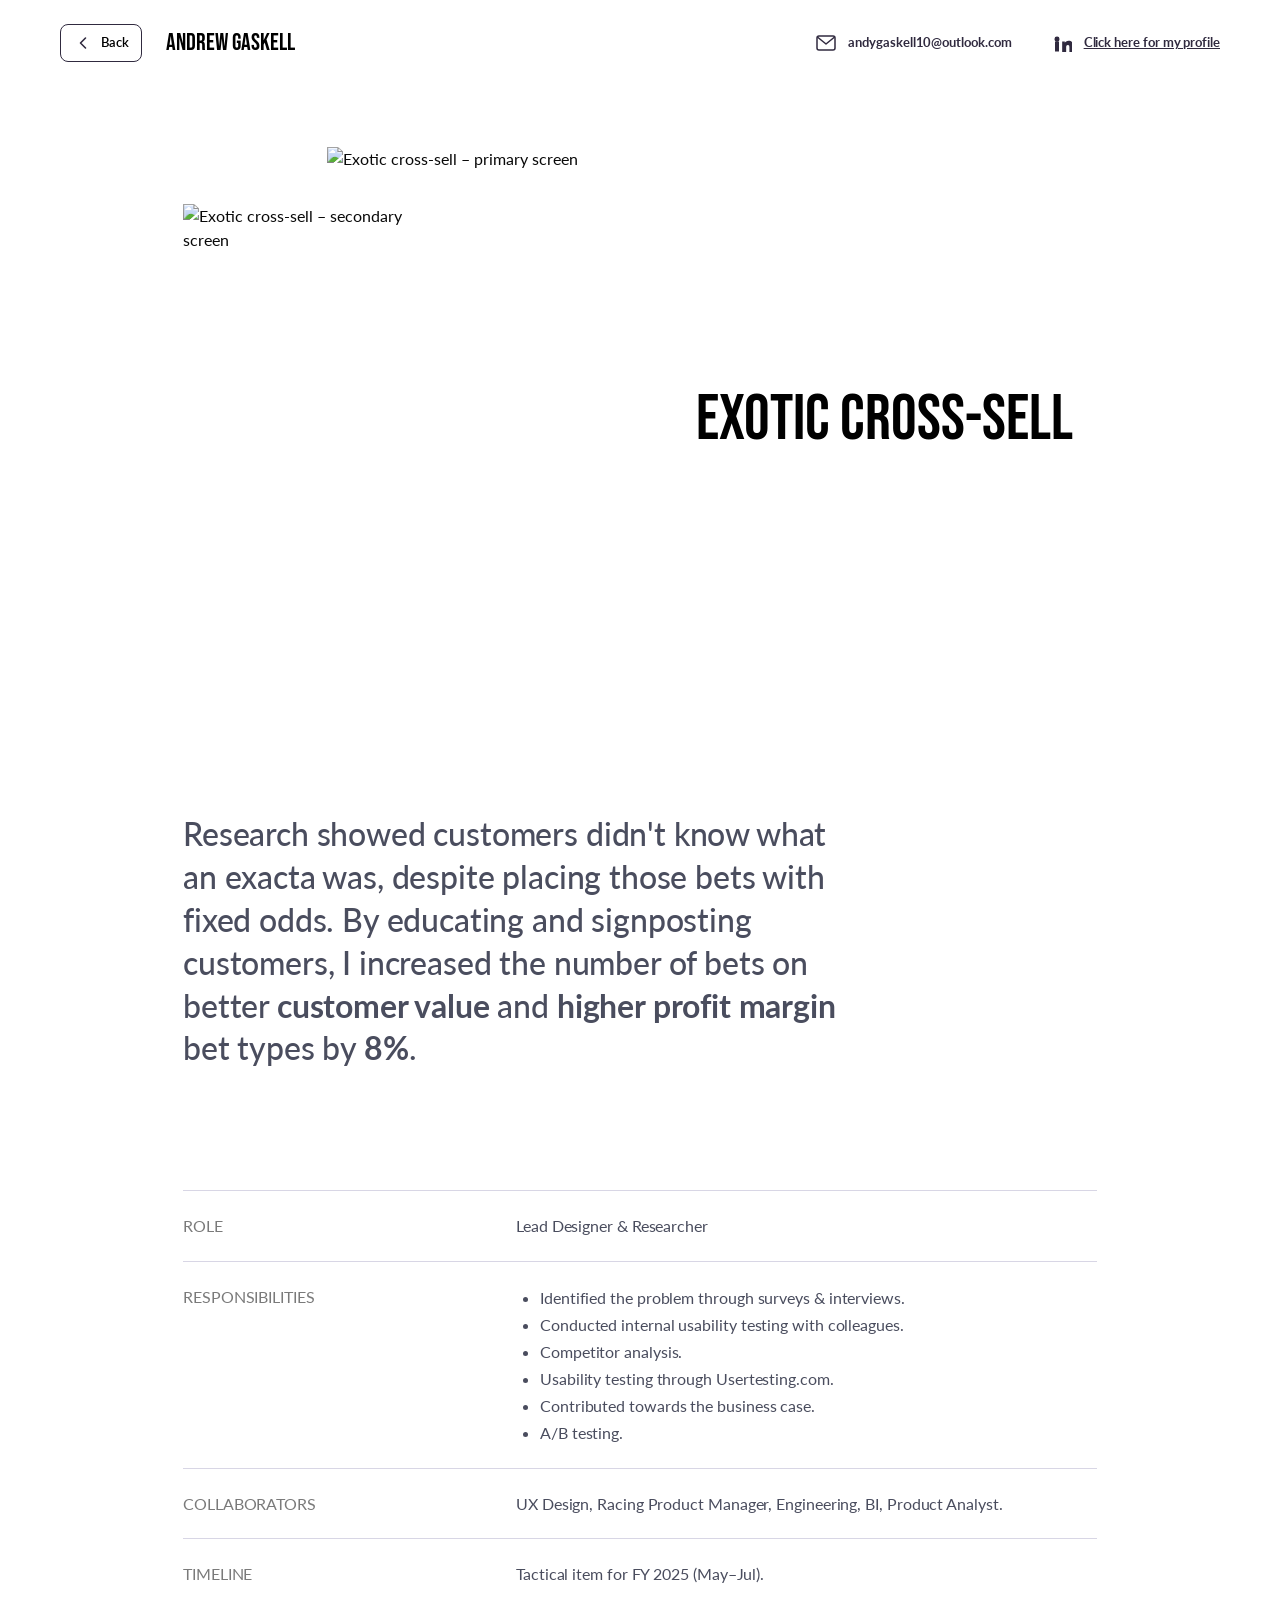
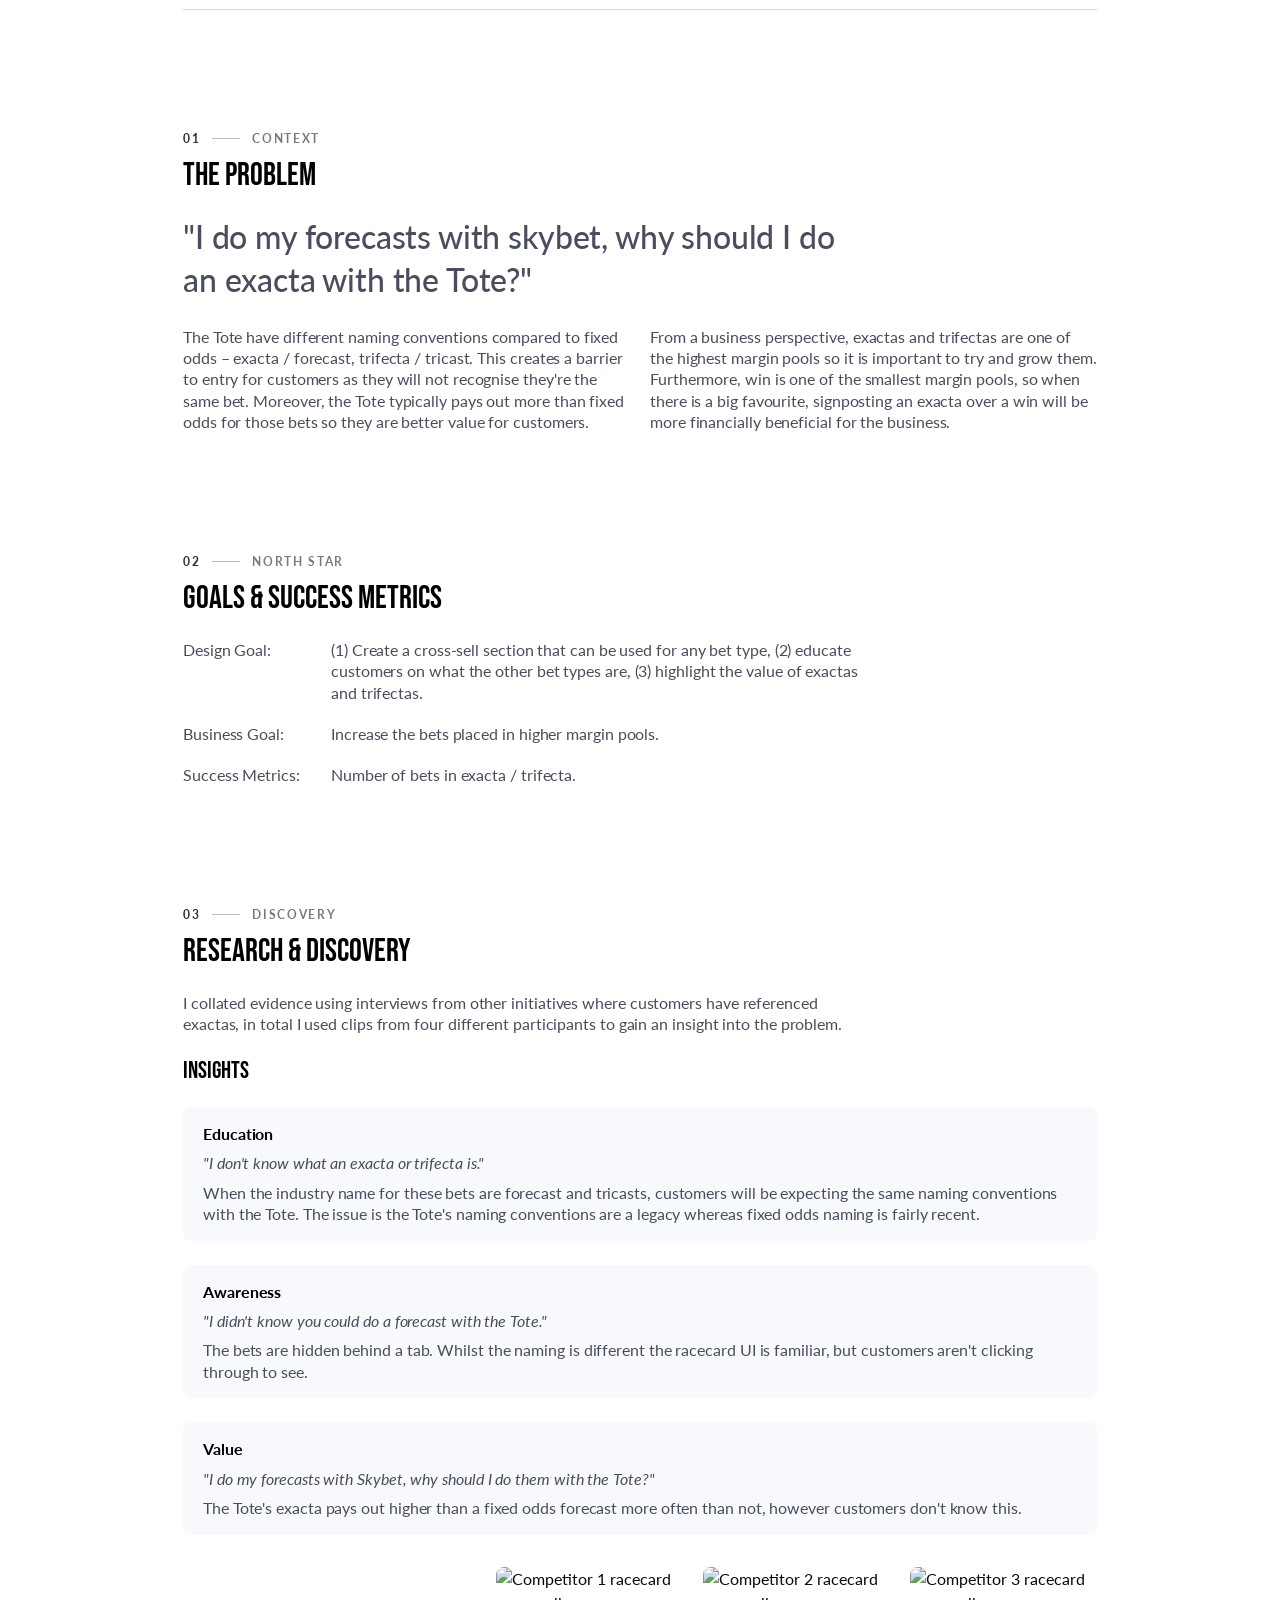
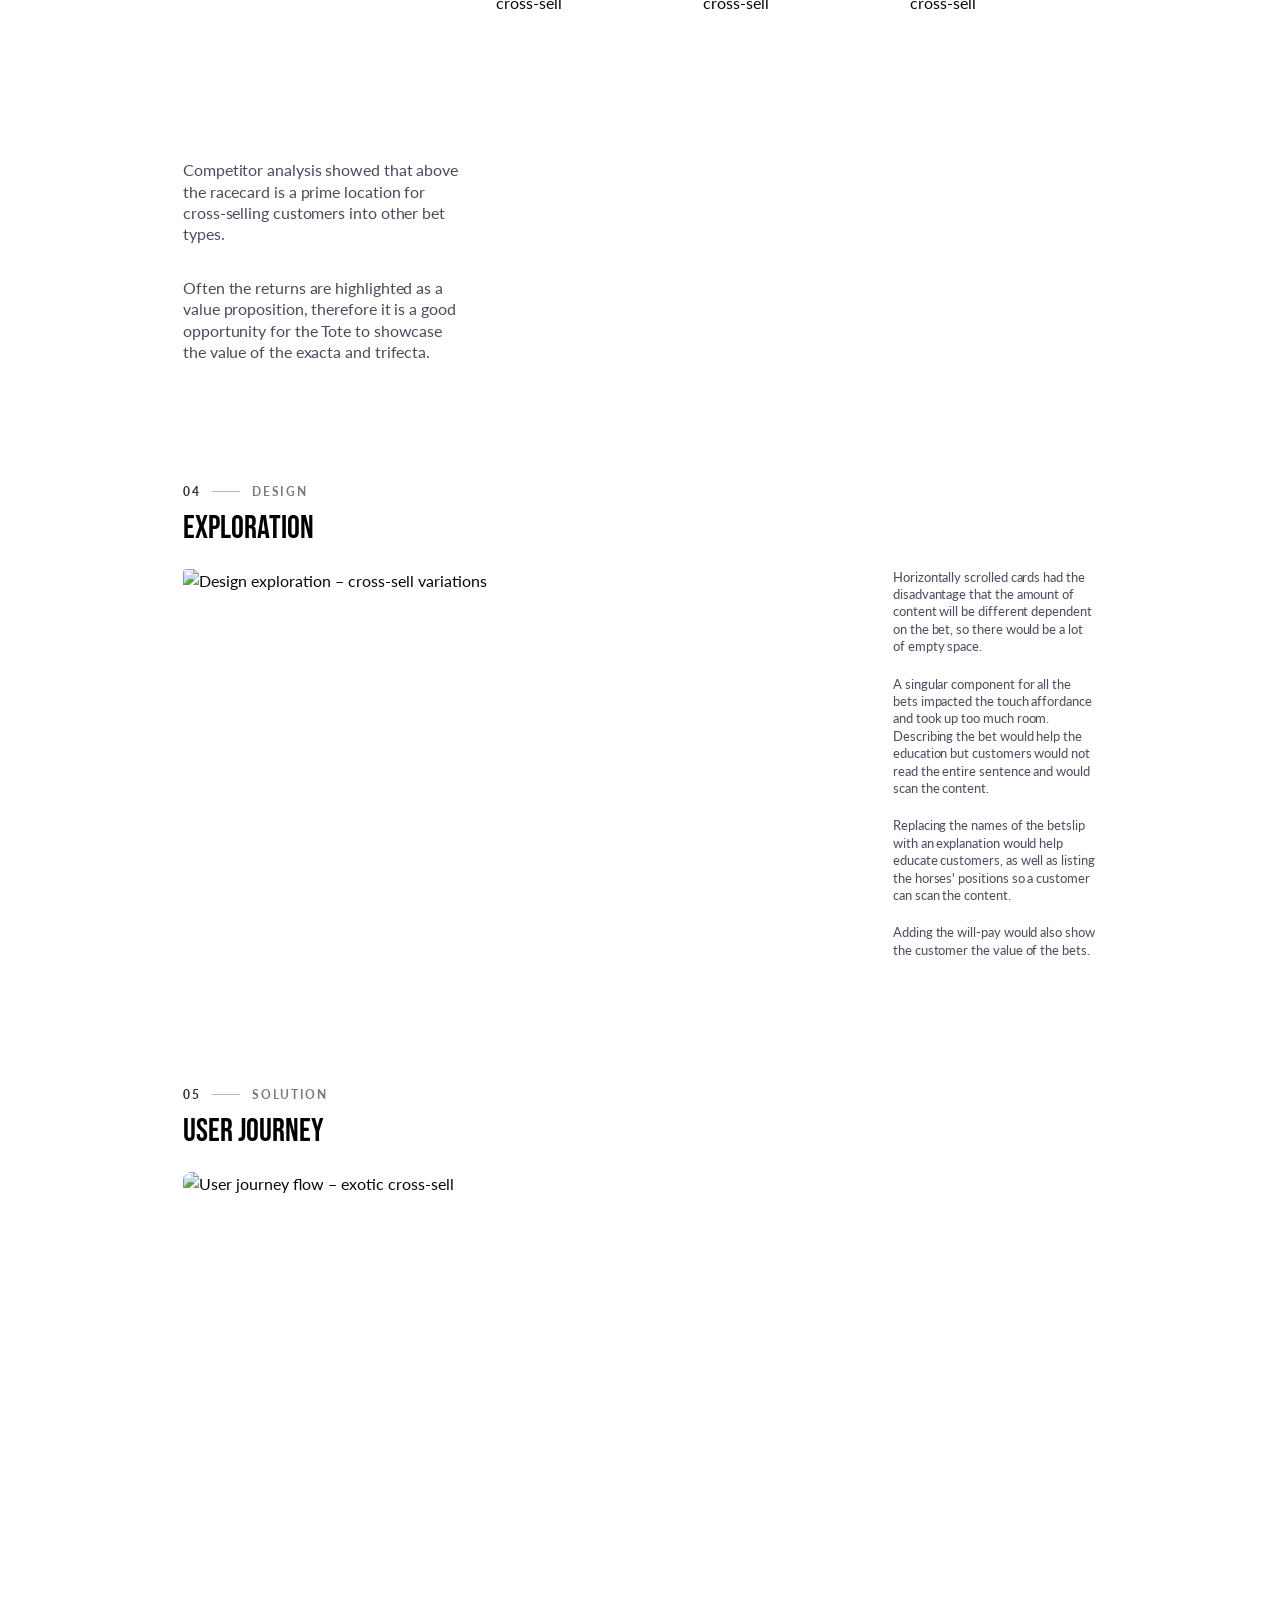
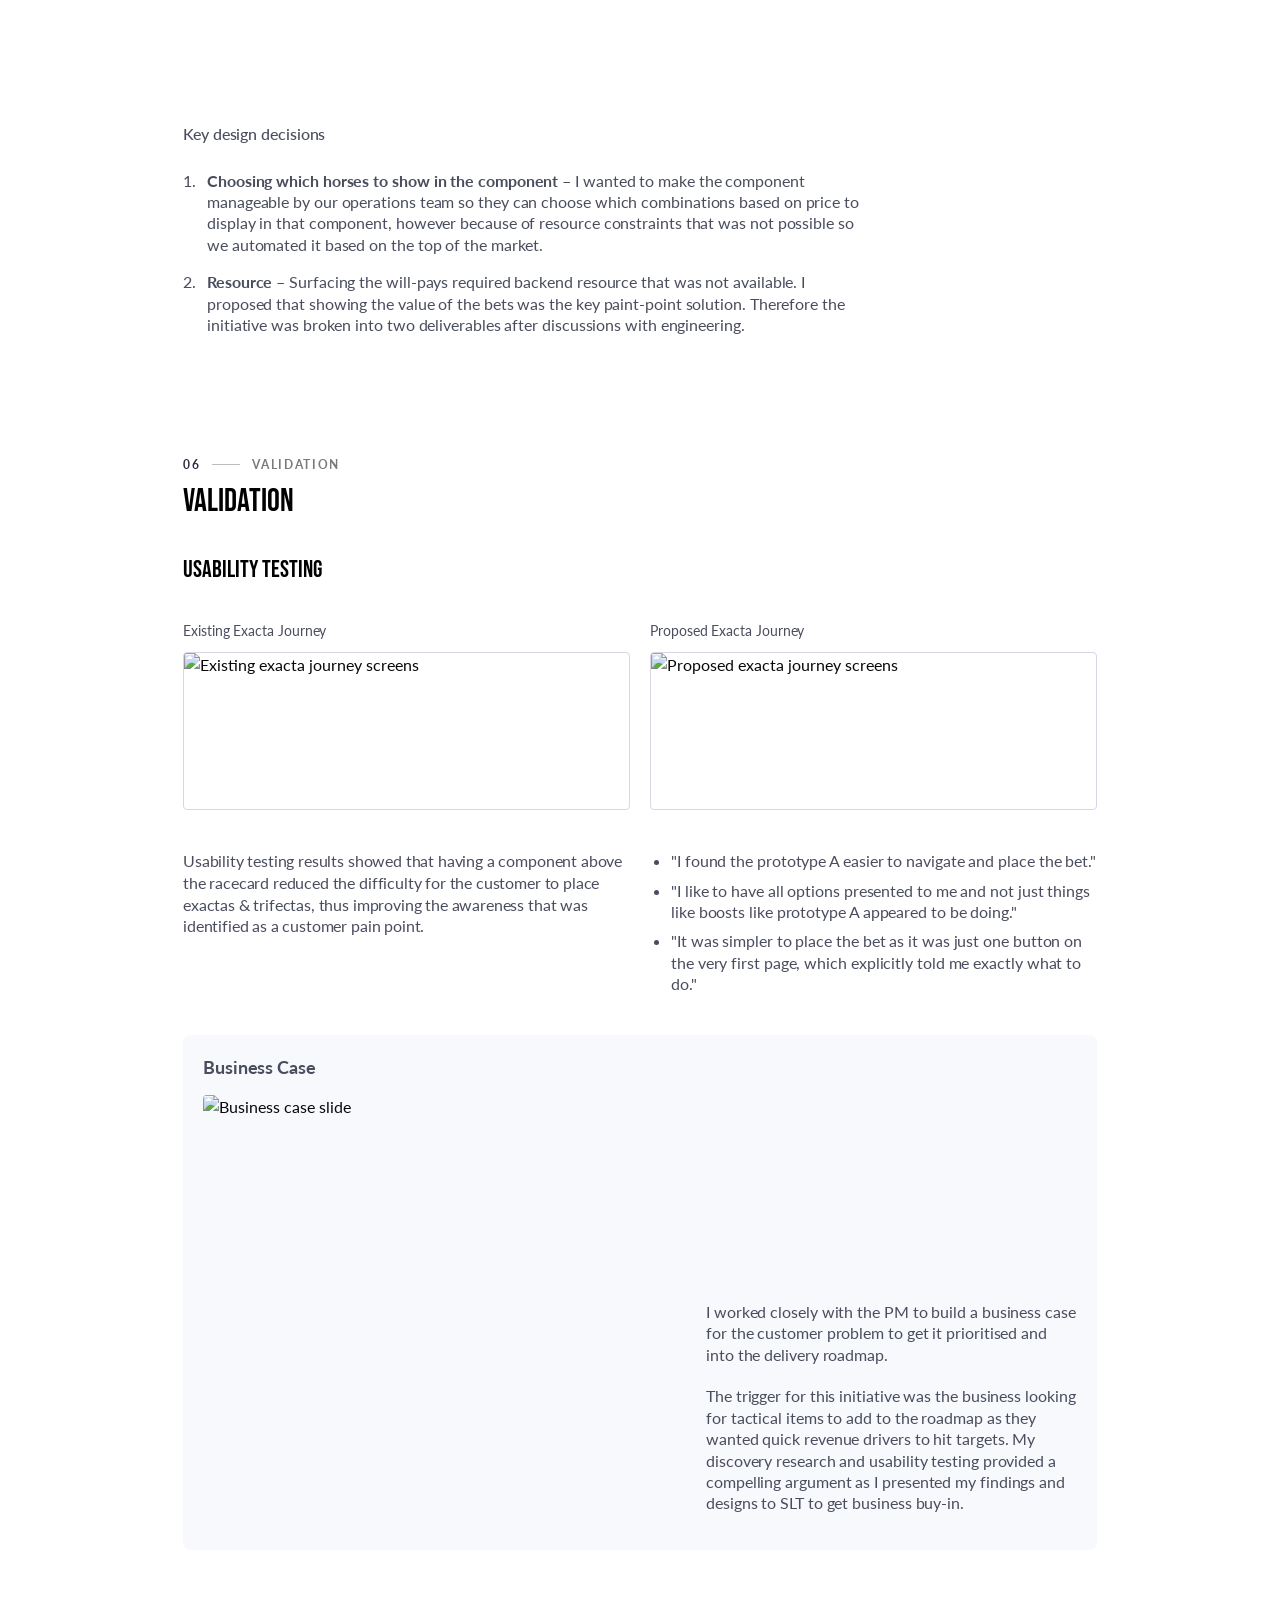
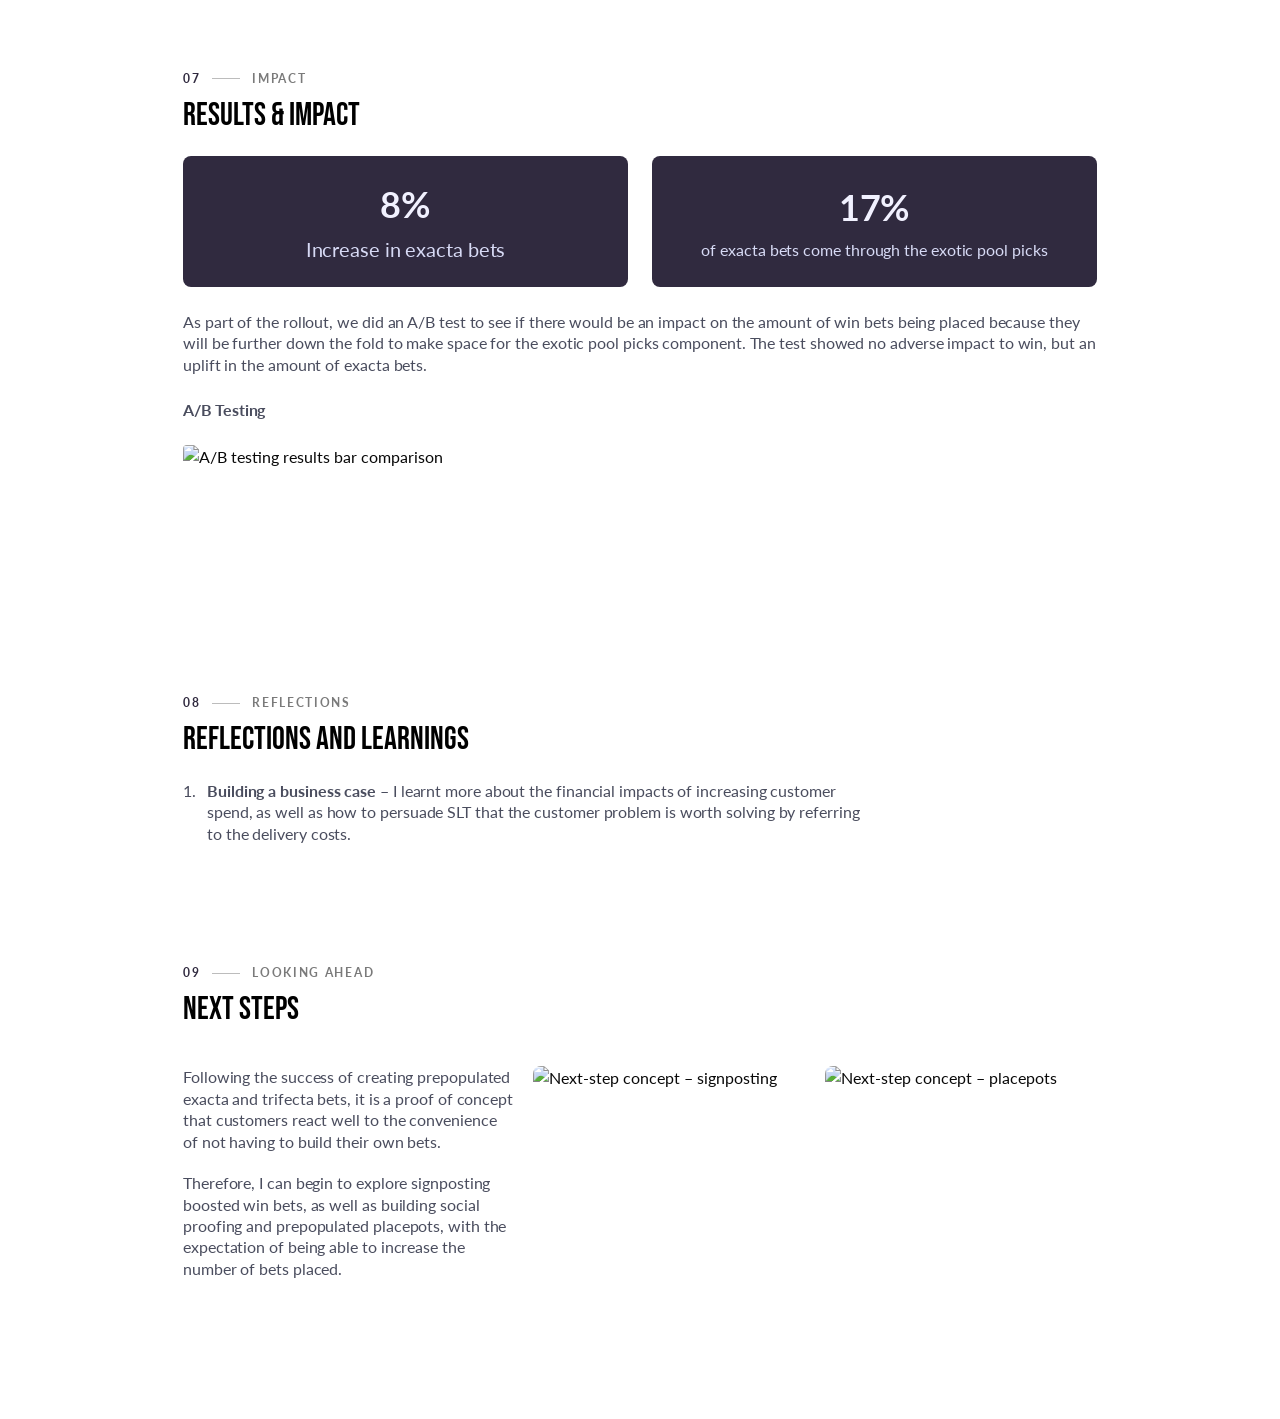
==== exotic-cross-sell.html @ ebc6b714 "Add files via upload" ====
<!DOCTYPE html>
<html lang="en">
<head>
  <meta charset="UTF-8" />
  <meta name="viewport" content="width=device-width, initial-scale=1.0" />
  <title>Exotic Cross-Sell – Andrew Gaskell</title>
  <link rel="preconnect" href="https://fonts.googleapis.com" />
  <link rel="preconnect" href="https://fonts.gstatic.com" crossorigin />
  <link
    href="https://fonts.googleapis.com/css2?family=Bebas+Neue&family=Lato:wght@400;500;600;700&display=swap"
    rel="stylesheet"
  />
  <style>
    :root {
      --dark: #302a3f;
      --text: #4a4d5e;
      --text-secondary: #626567;
      --muted: #7a7a7a;
      --surface: #f7f9fc;
      --border: #c7c7d0;
      --divider: #d8d6e5;
      --black: #090909;
    }

    *,
    *::before,
    *::after {
      box-sizing: border-box;
      margin: 0;
      padding: 0;
    }

    html { scroll-behavior: smooth; }

    body {
      font-family: "Lato", sans-serif;
      background: #fff;
      color: var(--black);
      line-height: 1.5;
      -webkit-font-smoothing: antialiased;
      -moz-osx-font-smoothing: grayscale;
    }

    img { display: block; max-width: 100%; }
    a { color: inherit; }

    /* ---------- HEADER ---------- */
    .site-header {
      position: sticky;
      top: 0;
      z-index: 100;
      display: flex;
      align-items: center;
      justify-content: space-between;
      gap: 40px;
      padding: 24px 60px;
      background: rgba(255, 255, 255, 0.92);
      backdrop-filter: saturate(180%) blur(10px);
      -webkit-backdrop-filter: saturate(180%) blur(10px);
      border-bottom: 1px solid transparent;
      transition: border-color 0.2s ease, box-shadow 0.2s ease;
    }

    .site-header--scrolled {
      border-bottom-color: rgba(0, 0, 0, 0.06);
      box-shadow: 0 4px 20px rgba(0, 0, 0, 0.04);
    }

    .site-header__left {
      display: flex;
      align-items: center;
      gap: 24px;
    }

    .site-header__logo {
      font-family: "Bebas Neue", sans-serif;
      font-size: 24px;
      color: #000;
      text-decoration: none;
    }

    .site-header__links {
      display: flex;
      gap: 40px;
      align-items: center;
    }

    .header-link {
      display: inline-flex;
      align-items: center;
      gap: 12px;
      color: var(--dark);
      font-weight: 700;
      font-size: 13px;
      letter-spacing: -0.065px;
      text-decoration: none;
    }

    .header-link a,
    .header-link span.underline {
      text-decoration: underline;
      color: var(--dark);
    }

    /* ---------- BUTTONS ---------- */
    .btn {
      display: inline-flex;
      align-items: center;
      gap: 8px;
      padding: 8px 12px;
      border-radius: 8px;
      font-size: 13px;
      font-weight: 600;
      letter-spacing: -0.065px;
      cursor: pointer;
      text-decoration: none;
      border: 1px solid transparent;
      font-family: "Lato", sans-serif;
      transition: background 0.2s ease, transform 0.1s ease;
    }

    .btn:hover { transform: translateY(-1px); }

    .btn--secondary {
      background: #fff;
      color: #000;
      border-color: var(--dark);
    }

    .btn--secondary:hover { background: #f1efee; }

    .btn svg { width: 20px; height: 20px; flex-shrink: 0; }
    .btn--back svg { transform: rotate(180deg); }

    /* ---------- BODY ---------- */
    .body-wrap {
      max-width: 954px;
      margin: 0 auto;
      padding: 60px 20px 140px;
      display: flex;
      flex-direction: column;
      gap: 120px;
    }

    /* ---------- HERO ---------- */
    .hero {
      display: flex;
      align-items: center;
      gap: 61px;
      min-height: 312px;
    }

    .hero__media {
      position: relative;
      width: 452px;
      height: 546px;
      flex-shrink: 0;
    }

    .hero__media img {
      position: absolute;
      object-fit: cover;
    }

    .hero__media .img-back {
      left: 0;
      top: 57px;
      width: 243px;
      height: 431px;
    }

    .hero__media .img-front {
      left: 144px;
      top: 0;
      width: 308px;
      height: 546px;
    }

    .hero__title {
      font-family: "Bebas Neue", sans-serif;
      font-size: 64px;
      color: #000;
      font-weight: 400;
      line-height: 1;
      text-transform: uppercase;
      max-width: 409px;
    }

    /* ---------- LEAD / BIG PARAGRAPH ---------- */
    .lede {
      font-size: 32px;
      font-weight: 500;
      color: var(--text);
      letter-spacing: -0.16px;
      line-height: 1.34;
    }

    .lede strong { font-weight: 700; }

    /* ---------- INFO TABLE ---------- */
    .info-table {
      display: flex;
      flex-direction: column;
      border-top: 1px solid var(--divider);
    }

    .info-row {
      display: flex;
      gap: 123px;
      align-items: flex-start;
      padding: 24px 0;
      border-bottom: 1px solid var(--divider);
      font-size: 16px;
      letter-spacing: -0.08px;
      line-height: 1.34;
    }

    .info-row__label {
      width: 210px;
      color: var(--muted);
      flex-shrink: 0;
    }

    .info-row__value {
      color: var(--text);
      flex: 1;
    }

    .info-row__value ul {
      list-style: disc;
      padding-left: 24px;
      display: flex;
      flex-direction: column;
      gap: 4px;
    }

    .info-row__value ul li {
      line-height: 1.44;
    }

    /* ---------- SECTION BLOCK ---------- */
    .section-block {
      display: flex;
      flex-direction: column;
      gap: 24px;
    }

    .section-block--lg { gap: 40px; }

    .section-title {
      font-family: "Bebas Neue", sans-serif;
      font-weight: 400;
      font-size: 32px;
      color: #000;
      text-transform: uppercase;
      line-height: 1;
    }

    /* ---------- PROSE WIDTH CONSTRAINT ---------- */
    .prose { max-width: 680px; }

    /* ---------- SECTION EYEBROW (01 — CONTEXT) ---------- */
    .section-head {
      display: flex;
      flex-direction: column;
      gap: 12px;
    }

    .section-eyebrow {
      display: inline-flex;
      align-items: center;
      gap: 12px;
      font-family: "Lato", sans-serif;
      font-size: 12px;
      font-weight: 700;
      color: var(--muted);
      text-transform: uppercase;
      letter-spacing: 0.14em;
    }

    .section-eyebrow__num {
      color: var(--dark);
      font-weight: 700;
    }

    .section-eyebrow__rule {
      display: inline-block;
      width: 28px;
      height: 1px;
      background: currentColor;
      opacity: 0.5;
    }

    .section-subtitle {
      font-family: "Bebas Neue", sans-serif;
      font-weight: 400;
      font-size: 24px;
      color: #000;
      text-transform: uppercase;
      line-height: 1;
    }

    .pull-quote {
      font-size: 32px;
      font-weight: 500;
      color: var(--text);
      letter-spacing: -0.16px;
      line-height: 1.34;
    }

    .two-col {
      display: flex;
      gap: 20px;
      align-items: flex-start;
    }

    .two-col > * {
      flex: 1;
      font-size: 16px;
      color: var(--text);
      letter-spacing: -0.08px;
      line-height: 1.34;
    }

    /* ---------- GOALS ---------- */
    .goals {
      display: flex;
      flex-direction: column;
      gap: 20px;
      font-size: 16px;
      color: var(--text);
      letter-spacing: -0.08px;
      line-height: 1.34;
    }

    .goals__row {
      display: flex;
      gap: 20px;
      align-items: flex-start;
    }

    .goals__label {
      width: 128px;
      flex-shrink: 0;
    }

    .goals__value { flex: 1; }

    /* ---------- DECISIONS / NUMBERED LISTS ---------- */
    .decisions {
      display: flex;
      flex-direction: column;
      gap: 16px;
      counter-reset: decisions;
      font-size: 16px;
      color: var(--text);
      letter-spacing: -0.08px;
      line-height: 1.34;
      list-style: none;
      padding-left: 0;
    }

    .decisions__item {
      padding-left: 24px;
      position: relative;
    }

    .decisions__item::before {
      counter-increment: decisions;
      content: counter(decisions) ".";
      position: absolute;
      left: 0;
      top: 0;
    }

    /* ---------- INSIGHT CARD ---------- */
    .insight-card {
      background: var(--surface);
      border-radius: 8px;
      padding: 16px 20px;
      display: flex;
      flex-direction: column;
      gap: 8px;
      font-size: 16px;
      letter-spacing: -0.08px;
      line-height: 1.34;
    }

    .insight-card__title {
      color: #000;
      font-weight: 700;
    }

    .insight-card__quote {
      color: var(--text);
      font-style: italic;
    }

    .insight-card__body { color: var(--text); }

    /* ---------- COMPETITOR ANALYSIS ---------- */
    .competitor-row {
      display: flex;
      gap: 32px;
      align-items: flex-end;
    }

    .competitor-row__copy {
      flex: 1;
      min-width: 0;
      display: flex;
      flex-direction: column;
      gap: 32px;
      font-size: 16px;
      color: var(--text);
      letter-spacing: -0.08px;
      line-height: 1.34;
    }

    .competitor-row__images {
      display: flex;
      gap: 20px;
      width: 601px;
      height: 396px;
      flex-shrink: 0;
    }

    .competitor-row__images img {
      flex: 1;
      min-width: 0;
      border-radius: 8px;
      object-fit: cover;
      height: 100%;
    }

    /* ---------- EXPLORATION ---------- */
    .exploration-body {
      display: flex;
      gap: 20px;
      align-items: flex-start;
    }

    .exploration-body img.explore-image {
      width: 690px;
      height: 397px;
      object-fit: contain;
      flex-shrink: 0;
      border-radius: 4px;
    }

    .exploration-body__notes {
      flex: 1;
      min-width: 0;
      display: flex;
      flex-direction: column;
      gap: 20px;
      font-size: 13px;
      color: var(--text);
      letter-spacing: -0.065px;
      line-height: 1.34;
    }

    /* ---------- USER JOURNEY ---------- */
    .user-journey__image {
      width: 100%;
      height: auto;
      aspect-ratio: 954 / 549;
      object-fit: cover;
      border-radius: 8px;
    }

    .user-journey__lead {
      font-weight: 500;
      color: var(--text);
      font-size: 16px;
      letter-spacing: -0.08px;
    }

    /* ---------- USABILITY TESTING ---------- */
    .usability-row {
      display: flex;
      gap: 20px;
      align-items: flex-start;
    }

    .usability-col {
      flex: 1;
      min-width: 0;
      display: flex;
      flex-direction: column;
      gap: 12px;
    }

    .usability-col__label {
      font-size: 14px;
      letter-spacing: -0.07px;
      color: var(--text);
      line-height: 1.34;
    }

    .usability-col__image {
      width: 100%;
      aspect-ratio: 827 / 292;
      object-fit: cover;
      border-radius: 4px;
      border: 1px solid var(--divider);
    }

    .usability-summary {
      display: flex;
      gap: 20px;
      align-items: flex-start;
    }

    .usability-summary__lead {
      width: 444px;
      flex-shrink: 0;
      font-size: 16px;
      letter-spacing: -0.16px;
      line-height: 1.36;
      color: var(--text);
    }

    .usability-summary__quotes {
      flex: 1;
      min-width: 0;
      list-style: disc;
      padding-left: 24px;
      color: var(--text);
      font-size: 16px;
      letter-spacing: -0.08px;
      line-height: 1.34;
      display: flex;
      flex-direction: column;
      gap: 8px;
    }

    /* ---------- BUSINESS CASE CARD ---------- */
    .business-case {
      background: var(--surface);
      border-radius: 8px;
      padding: 20px;
      display: flex;
      flex-direction: column;
      gap: 16px;
    }

    .business-case__title {
      font-weight: 700;
      font-size: 18px;
      letter-spacing: -0.09px;
      line-height: 1.34;
      color: var(--text);
    }

    .business-case__body {
      display: flex;
      gap: 16px;
      align-items: flex-end;
    }

    .business-case__image {
      width: 487px;
      height: auto;
      aspect-ratio: 487 / 435;
      flex-shrink: 0;
      object-fit: cover;
      border-radius: 4px;
    }

    .business-case__notes {
      flex: 1;
      min-width: 0;
      display: flex;
      flex-direction: column;
      gap: 20px;
      font-size: 16px;
      color: var(--text);
      letter-spacing: -0.08px;
      line-height: 1.34;
      padding-bottom: 16px;
    }

    /* ---------- IMPACT ---------- */
    .impact-grid {
      display: flex;
      gap: 24px;
      align-items: stretch;
      width: 100%;
    }

    .impact-card {
      flex: 1;
      min-width: 0;
      background: var(--dark);
      border-radius: 8px;
      padding: 24px;
      display: flex;
      flex-direction: column;
      gap: 8px;
      align-items: center;
      justify-content: center;
      text-align: center;
    }

    .impact-card__num {
      font-weight: 700;
      font-size: 36px;
      letter-spacing: -0.18px;
      line-height: 1.34;
      color: #f1f1ff;
    }

    .impact-card__label {
      font-size: 20px;
      letter-spacing: -0.1px;
      line-height: 1.34;
      color: #d7daf5;
    }

    .impact-card__label--small {
      font-size: 16px;
      letter-spacing: -0.08px;
    }

    /* ---------- AB TESTING (RESULTS) ---------- */
    .ab-image {
      width: 100%;
      aspect-ratio: 1374 / 194;
      object-fit: contain;
      border-radius: 4px;
    }

    .ab-label {
      font-weight: 700;
      font-size: 16px;
      letter-spacing: -0.16px;
      line-height: 1.36;
      color: var(--text);
    }

    /* ---------- NEXT STEPS ---------- */
    .next-steps__body {
      display: flex;
      gap: 20px;
      align-items: flex-start;
    }

    .next-steps__notes {
      flex: 1;
      min-width: 0;
      display: flex;
      flex-direction: column;
      gap: 20px;
      font-size: 16px;
      color: var(--text);
      letter-spacing: -0.08px;
      line-height: 1.34;
      justify-content: center;
    }

    .next-steps__images {
      display: flex;
      gap: 20px;
      width: 564px;
      flex-shrink: 0;
    }

    .next-steps__images > div {
      flex: 1;
      min-width: 0;
    }

    .next-steps__images img {
      width: 100%;
      height: auto;
      display: block;
      border-radius: 8px;
    }

    /* ---------- RESPONSIVE ---------- */
    @media (max-width: 900px) {
      .site-header {
        padding: 16px 20px;
        flex-wrap: wrap;
        gap: 16px;
      }
      .site-header__links {
        gap: 16px;
        flex-wrap: wrap;
      }
      .body-wrap {
        padding: 48px 20px 80px;
        gap: 80px;
      }
      .hero {
        flex-direction: column;
        align-items: flex-start;
      }
      .hero__media {
        width: 100%;
        height: 460px;
      }
      .hero__media .img-back { left: 0; }
      .hero__media .img-front { left: 40%; }
      .hero__title { font-size: 48px; }
      .lede, .pull-quote { font-size: 22px; }
      .prose { max-width: 100%; }
      .info-row { flex-direction: column; gap: 12px; }
      .info-row__label { width: 100%; }
      .two-col { flex-direction: column; }
      .goals__row { flex-direction: column; }
      .competitor-row { flex-direction: column; }
      .competitor-row__images { width: 100%; height: auto; }
      .exploration-body { flex-direction: column; }
      .exploration-body img.explore-image { width: 100%; height: auto; }
      .usability-row { flex-direction: column; }
      .usability-summary { flex-direction: column; }
      .usability-summary__lead { width: 100%; }
      .business-case__body { flex-direction: column; align-items: stretch; }
      .business-case__image { width: 100%; }
      .impact-grid { flex-direction: column; }
      .next-steps__body { flex-direction: column; }
      .next-steps__images { width: 100%; }
    }
  </style>
</head>
<body>
  <!-- HEADER -->
  <header class="site-header">
    <div class="site-header__left">
      <a class="btn btn--secondary btn--back" href="index.html">
        <svg viewBox="0 0 20 20" fill="none" aria-hidden="true">
          <path d="M7.5 5l5 5-5 5" stroke="#302a3f" stroke-width="1.6" stroke-linecap="round" stroke-linejoin="round" />
        </svg>
        Back
      </a>
      <a class="site-header__logo" href="index.html">Andrew Gaskell</a>
    </div>

    <div class="site-header__links">
      <a class="header-link" href="mailto:andygaskell10@outlook.com">
        <svg width="20" height="18" viewBox="0 0 20 18" fill="none" aria-hidden="true">
          <rect x="1" y="2" width="18" height="14" rx="2" stroke="#302a3f" stroke-width="1.5" />
          <path d="M2 3.5l8 6.5 8-6.5" stroke="#302a3f" stroke-width="1.5" fill="none" stroke-linecap="round" stroke-linejoin="round" />
        </svg>
        <span>andygaskell10@outlook.com</span>
      </a>

      <span class="header-link">
        <svg width="20" height="20" viewBox="0 0 20 20" fill="#302a3f" aria-hidden="true">
          <path d="M4.98 3.5A2.49 2.49 0 002.5 6a2.5 2.5 0 105 0 2.49 2.49 0 00-2.52-2.5zM3 8.5h4v10H3v-10zM9 8.5h3.8v1.37h.05c.53-1 1.83-2.07 3.77-2.07 4.03 0 4.78 2.65 4.78 6.1v5.1h-4v-4.52c0-1.08-.02-2.47-1.5-2.47-1.5 0-1.73 1.17-1.73 2.39v4.6h-4V8.5z"/>
        </svg>
        <a
          href="https://www.linkedin.com/in/andrew-gaskell-4092a5191?utm_source=share&utm_campaign=share_via&utm_content=profile&utm_medium=ios_app"
          target="_blank"
          rel="noopener"
        >Click here for my profile</a>
      </span>
    </div>
  </header>

  <main class="body-wrap">
    <!-- HERO -->
    <section class="hero">
      <div class="hero__media">
        <img
          class="img-back"
          src="https://www.figma.com/api/mcp/asset/9271f36a-98e2-43b7-87b1-f36ec75964dc"
          alt="Exotic cross-sell – secondary screen"
        />
        <img
          class="img-front"
          src="https://www.figma.com/api/mcp/asset/621ace36-41d6-4897-a41a-0e973828b5dc"
          alt="Exotic cross-sell – primary screen"
        />
      </div>
      <h1 class="hero__title">Exotic Cross-Sell</h1>
    </section>

    <!-- INTRO LEDE -->
    <section>
      <p class="lede prose">
        Research showed customers didn't know what an exacta was, despite
        placing those bets with fixed odds. By educating and signposting
        customers, I increased the number of bets on better
        <strong>customer value</strong> and <strong>higher profit margin</strong>
        bet types by <strong>8%</strong>.
      </p>
    </section>

    <!-- INFO TABLE -->
    <section>
      <dl class="info-table">
        <div class="info-row">
          <div class="info-row__label">ROLE</div>
          <div class="info-row__value">Lead Designer &amp; Researcher</div>
        </div>
        <div class="info-row">
          <div class="info-row__label">RESPONSIBILITIES</div>
          <div class="info-row__value">
            <ul>
              <li>Identified the problem through surveys &amp; interviews.</li>
              <li>Conducted internal usability testing with colleagues.</li>
              <li>Competitor analysis.</li>
              <li>Usability testing through Usertesting.com.</li>
              <li>Contributed towards the business case.</li>
              <li>A/B testing.</li>
            </ul>
          </div>
        </div>
        <div class="info-row">
          <div class="info-row__label">COLLABORATORS</div>
          <div class="info-row__value">
            UX Design, Racing Product Manager, Engineering, BI, Product Analyst.
          </div>
        </div>
        <div class="info-row">
          <div class="info-row__label">TIMELINE</div>
          <div class="info-row__value">Tactical item for FY 2025 (May–Jul).</div>
        </div>
      </dl>
    </section>

    <!-- 01 — CONTEXT: THE PROBLEM -->
    <section class="section-block">
      <div class="section-head">
        <div class="section-eyebrow">
          <span class="section-eyebrow__num">01</span>
          <span class="section-eyebrow__rule"></span>
          <span>Context</span>
        </div>
        <h2 class="section-title">The Problem</h2>
      </div>
      <p class="pull-quote prose">
        "I do my forecasts with skybet, why should I do an exacta with the Tote?"
      </p>
      <div class="two-col">
        <p>
          The Tote have different naming conventions compared to fixed odds –
          exacta / forecast, trifecta / tricast. This creates a barrier to
          entry for customers as they will not recognise they're the same bet.
          Moreover, the Tote typically pays out more than fixed odds for those
          bets so they are better value for customers.
        </p>
        <p>
          From a business perspective, exactas and trifectas are one of the
          highest margin pools so it is important to try and grow them.
          Furthermore, win is one of the smallest margin pools, so when there
          is a big favourite, signposting an exacta over a win will be more
          financially beneficial for the business.
        </p>
      </div>
    </section>

    <!-- 02 — NORTH STAR: GOALS & SUCCESS METRICS -->
    <section class="section-block">
      <div class="section-head">
        <div class="section-eyebrow">
          <span class="section-eyebrow__num">02</span>
          <span class="section-eyebrow__rule"></span>
          <span>North Star</span>
        </div>
        <h2 class="section-title">Goals &amp; Success Metrics</h2>
      </div>
      <div class="goals prose">
        <div class="goals__row">
          <div class="goals__label">Design Goal:</div>
          <div class="goals__value">
            (1) Create a cross-sell section that can be used for any bet type,
            (2) educate customers on what the other bet types are, (3) highlight
            the value of exactas and trifectas.
          </div>
        </div>
        <div class="goals__row">
          <div class="goals__label">Business Goal:</div>
          <div class="goals__value">
            Increase the bets placed in higher margin pools.
          </div>
        </div>
        <div class="goals__row">
          <div class="goals__label">Success Metrics:</div>
          <div class="goals__value">
            Number of bets in exacta / trifecta.
          </div>
        </div>
      </div>
    </section>

    <!-- 03 — DISCOVERY: RESEARCH -->
    <section class="section-block">
      <div class="section-head">
        <div class="section-eyebrow">
          <span class="section-eyebrow__num">03</span>
          <span class="section-eyebrow__rule"></span>
          <span>Discovery</span>
        </div>
        <h2 class="section-title">Research &amp; Discovery</h2>
      </div>
      <p class="prose" style="font-size:16px; color: var(--text); letter-spacing:-0.08px; line-height:1.34;">
        I collated evidence using interviews from other initiatives where
        customers have referenced exactas, in total I used clips from four
        different participants to gain an insight into the problem.
      </p>

      <h3 class="section-subtitle">Insights</h3>
      <div class="insight-card">
        <p class="insight-card__title">Education</p>
        <p class="insight-card__quote">"I don't know what an exacta or trifecta is."</p>
        <p class="insight-card__body">
          When the industry name for these bets are forecast and tricasts,
          customers will be expecting the same naming conventions with the
          Tote. The issue is the Tote's naming conventions are a legacy whereas
          fixed odds naming is fairly recent.
        </p>
      </div>
      <div class="insight-card">
        <p class="insight-card__title">Awareness</p>
        <p class="insight-card__quote">"I didn't know you could do a forecast with the Tote."</p>
        <p class="insight-card__body">
          The bets are hidden behind a tab. Whilst the naming is different the
          racecard UI is familiar, but customers aren't clicking through to see.
        </p>
      </div>
      <div class="insight-card">
        <p class="insight-card__title">Value</p>
        <p class="insight-card__quote">"I do my forecasts with Skybet, why should I do them with the Tote?"</p>
        <p class="insight-card__body">
          The Tote's exacta pays out higher than a fixed odds forecast more
          often than not, however customers don't know this.
        </p>
      </div>

      <div class="competitor-row" style="margin-top: 8px;">
        <div class="competitor-row__copy">
          <p>
            Competitor analysis showed that above the racecard is a prime
            location for cross-selling customers into other bet types.
          </p>
          <p>
            Often the returns are highlighted as a value proposition, therefore
            it is a good opportunity for the Tote to showcase the value of the
            exacta and trifecta.
          </p>
        </div>
        <div class="competitor-row__images">
          <img
            src="https://www.figma.com/api/mcp/asset/84a9bc22-ba53-478c-9661-795e0dcaf0a7"
            alt="Competitor 1 racecard cross-sell"
          />
          <img
            src="https://www.figma.com/api/mcp/asset/65e6f18f-77b7-429b-beba-c2473784d909"
            alt="Competitor 2 racecard cross-sell"
          />
          <img
            src="https://www.figma.com/api/mcp/asset/072145af-81b4-4b8d-bb94-03f014027c53"
            alt="Competitor 3 racecard cross-sell"
          />
        </div>
      </div>
    </section>

    <!-- 04 — DESIGN: EXPLORATION -->
    <section class="section-block">
      <div class="section-head">
        <div class="section-eyebrow">
          <span class="section-eyebrow__num">04</span>
          <span class="section-eyebrow__rule"></span>
          <span>Design</span>
        </div>
        <h2 class="section-title">Exploration</h2>
      </div>
      <div class="exploration-body">
        <img
          class="explore-image"
          src="https://www.figma.com/api/mcp/asset/2bbf77fb-cb81-4f41-a5b8-2aaf9bcb0618"
          alt="Design exploration – cross-sell variations"
        />
        <div class="exploration-body__notes">
          <p>
            Horizontally scrolled cards had the disadvantage that the amount
            of content will be different dependent on the bet, so there would
            be a lot of empty space.
          </p>
          <p>
            A singular component for all the bets impacted the touch affordance
            and took up too much room. Describing the bet would help the
            education but customers would not read the entire sentence and
            would scan the content.
          </p>
          <p>
            Replacing the names of the betslip with an explanation would help
            educate customers, as well as listing the horses' positions so a
            customer can scan the content.
          </p>
          <p>
            Adding the will-pay would also show the customer the value of the bets.
          </p>
        </div>
      </div>
    </section>

    <!-- 05 — SOLUTION: USER JOURNEY -->
    <section class="section-block">
      <div class="section-head">
        <div class="section-eyebrow">
          <span class="section-eyebrow__num">05</span>
          <span class="section-eyebrow__rule"></span>
          <span>Solution</span>
        </div>
        <h2 class="section-title">User Journey</h2>
      </div>
      <img
        class="user-journey__image"
        src="https://www.figma.com/api/mcp/asset/aa846ef4-fb1f-44e4-9905-0e311335e2d9"
        alt="User journey flow – exotic cross-sell"
      />
      <p class="user-journey__lead prose">Key design decisions</p>
      <ol class="decisions prose">
        <li class="decisions__item">
          <strong>Choosing which horses to show in the component</strong> –
          I wanted to make the component manageable by our operations team so
          they can choose which combinations based on price to display in that
          component, however because of resource constraints that was not
          possible so we automated it based on the top of the market.
        </li>
        <li class="decisions__item">
          <strong>Resource</strong> – Surfacing the will-pays required
          backend resource that was not available. I proposed that showing the
          value of the bets was the key paint-point solution. Therefore the
          initiative was broken into two deliverables after discussions with
          engineering.
        </li>
      </ol>
    </section>

    <!-- 06 — VALIDATION: USABILITY TESTING + BUSINESS CASE -->
    <section class="section-block section-block--lg">
      <div class="section-head">
        <div class="section-eyebrow">
          <span class="section-eyebrow__num">06</span>
          <span class="section-eyebrow__rule"></span>
          <span>Validation</span>
        </div>
        <h2 class="section-title">Validation</h2>
      </div>

      <h3 class="section-subtitle">Usability Testing</h3>
      <div class="usability-row">
        <div class="usability-col">
          <p class="usability-col__label">Existing Exacta Journey</p>
          <img
            class="usability-col__image"
            src="https://www.figma.com/api/mcp/asset/2126bfad-c099-40aa-a6d8-9851d79de4ac"
            alt="Existing exacta journey screens"
          />
        </div>
        <div class="usability-col">
          <p class="usability-col__label">Proposed Exacta Journey</p>
          <img
            class="usability-col__image"
            src="https://www.figma.com/api/mcp/asset/ad8ad067-d095-4416-9047-d4692f822ca2"
            alt="Proposed exacta journey screens"
          />
        </div>
      </div>
      <div class="usability-summary">
        <p class="usability-summary__lead">
          Usability testing results showed that having a component above the
          racecard reduced the difficulty for the customer to place exactas
          &amp; trifectas, thus improving the awareness that was identified as
          a customer pain point.
        </p>
        <ul class="usability-summary__quotes">
          <li>"I found the prototype A easier to navigate and place the bet."</li>
          <li>"I like to have all options presented to me and not just things like boosts like prototype A appeared to be doing."</li>
          <li>"It was simpler to place the bet as it was just one button on the very first page, which explicitly told me exactly what to do."</li>
        </ul>
      </div>

      <div class="business-case">
        <p class="business-case__title">Business Case</p>
        <div class="business-case__body">
          <img
            class="business-case__image"
            src="https://www.figma.com/api/mcp/asset/6de4302b-eaaa-43e0-aa6d-c858e77a7e4d"
            alt="Business case slide"
          />
          <div class="business-case__notes">
            <p>
              I worked closely with the PM to build a business case for the
              customer problem to get it prioritised and into the delivery
              roadmap.
            </p>
            <p>
              The trigger for this initiative was the business looking for
              tactical items to add to the roadmap as they wanted quick revenue
              drivers to hit targets. My discovery research and usability
              testing provided a compelling argument as I presented my findings
              and designs to SLT to get business buy-in.
            </p>
          </div>
        </div>
      </div>
    </section>

    <!-- 07 — IMPACT: RESULTS -->
    <section class="section-block">
      <div class="section-head">
        <div class="section-eyebrow">
          <span class="section-eyebrow__num">07</span>
          <span class="section-eyebrow__rule"></span>
          <span>Impact</span>
        </div>
        <h2 class="section-title">Results &amp; Impact</h2>
      </div>
      <div class="impact-grid">
        <div class="impact-card">
          <p class="impact-card__num">8%</p>
          <p class="impact-card__label">Increase in exacta bets</p>
        </div>
        <div class="impact-card">
          <p class="impact-card__num">17%</p>
          <p class="impact-card__label impact-card__label--small">of exacta bets come through the exotic pool picks</p>
        </div>
      </div>
      <p class="prose" style="font-size:16px; color: var(--text); letter-spacing:-0.08px; line-height:1.34; max-width: 100%;">
        As part of the rollout, we did an A/B test to see if there would be an
        impact on the amount of win bets being placed because they will be
        further down the fold to make space for the exotic pool picks
        component. The test showed no adverse impact to win, but an uplift in
        the amount of exacta bets.
      </p>
      <p class="ab-label">A/B Testing</p>
      <img
        class="ab-image"
        src="https://www.figma.com/api/mcp/asset/477cd43c-0a18-4321-969d-a675dcf610c0"
        alt="A/B testing results bar comparison"
      />
    </section>

    <!-- 08 — REFLECTIONS -->
    <section class="section-block">
      <div class="section-head">
        <div class="section-eyebrow">
          <span class="section-eyebrow__num">08</span>
          <span class="section-eyebrow__rule"></span>
          <span>Reflections</span>
        </div>
        <h2 class="section-title">Reflections and Learnings</h2>
      </div>
      <ol class="decisions prose">
        <li class="decisions__item">
          <strong>Building a business case</strong> – I learnt more about the
          financial impacts of increasing customer spend, as well as how to
          persuade SLT that the customer problem is worth solving by referring
          to the delivery costs.
        </li>
      </ol>
    </section>

    <!-- 09 — NEXT STEPS -->
    <section class="section-block section-block--lg">
      <div class="section-head">
        <div class="section-eyebrow">
          <span class="section-eyebrow__num">09</span>
          <span class="section-eyebrow__rule"></span>
          <span>Looking ahead</span>
        </div>
        <h2 class="section-title">Next Steps</h2>
      </div>
      <div class="next-steps__body">
        <div class="next-steps__notes">
          <p>
            Following the success of creating prepopulated exacta and trifecta
            bets, it is a proof of concept that customers react well to the
            convenience of not having to build their own bets.
          </p>
          <p>
            Therefore, I can begin to explore signposting boosted win bets,
            as well as building social proofing and prepopulated placepots,
            with the expectation of being able to increase the number of bets
            placed.
          </p>
        </div>
        <div class="next-steps__images">
          <div>
            <img
              src="https://www.figma.com/api/mcp/asset/bf15a360-dc86-43c1-93c8-a13ecd3a61d6"
              alt="Next-step concept – signposting"
            />
          </div>
          <div>
            <img
              src="https://www.figma.com/api/mcp/asset/c5807e45-aea4-4fcc-936e-dead8b3e41aa"
              alt="Next-step concept – placepots"
            />
          </div>
        </div>
      </div>
    </section>
  </main>

  <script>
    (function () {
      var header = document.querySelector('.site-header');
      if (!header) return;
      var toggle = function () {
        if (window.scrollY > 8) {
          header.classList.add('site-header--scrolled');
        } else {
          header.classList.remove('site-header--scrolled');
        }
      };
      toggle();
      window.addEventListener('scroll', toggle, { passive: true });
    })();
  </script>
</body>
</html>
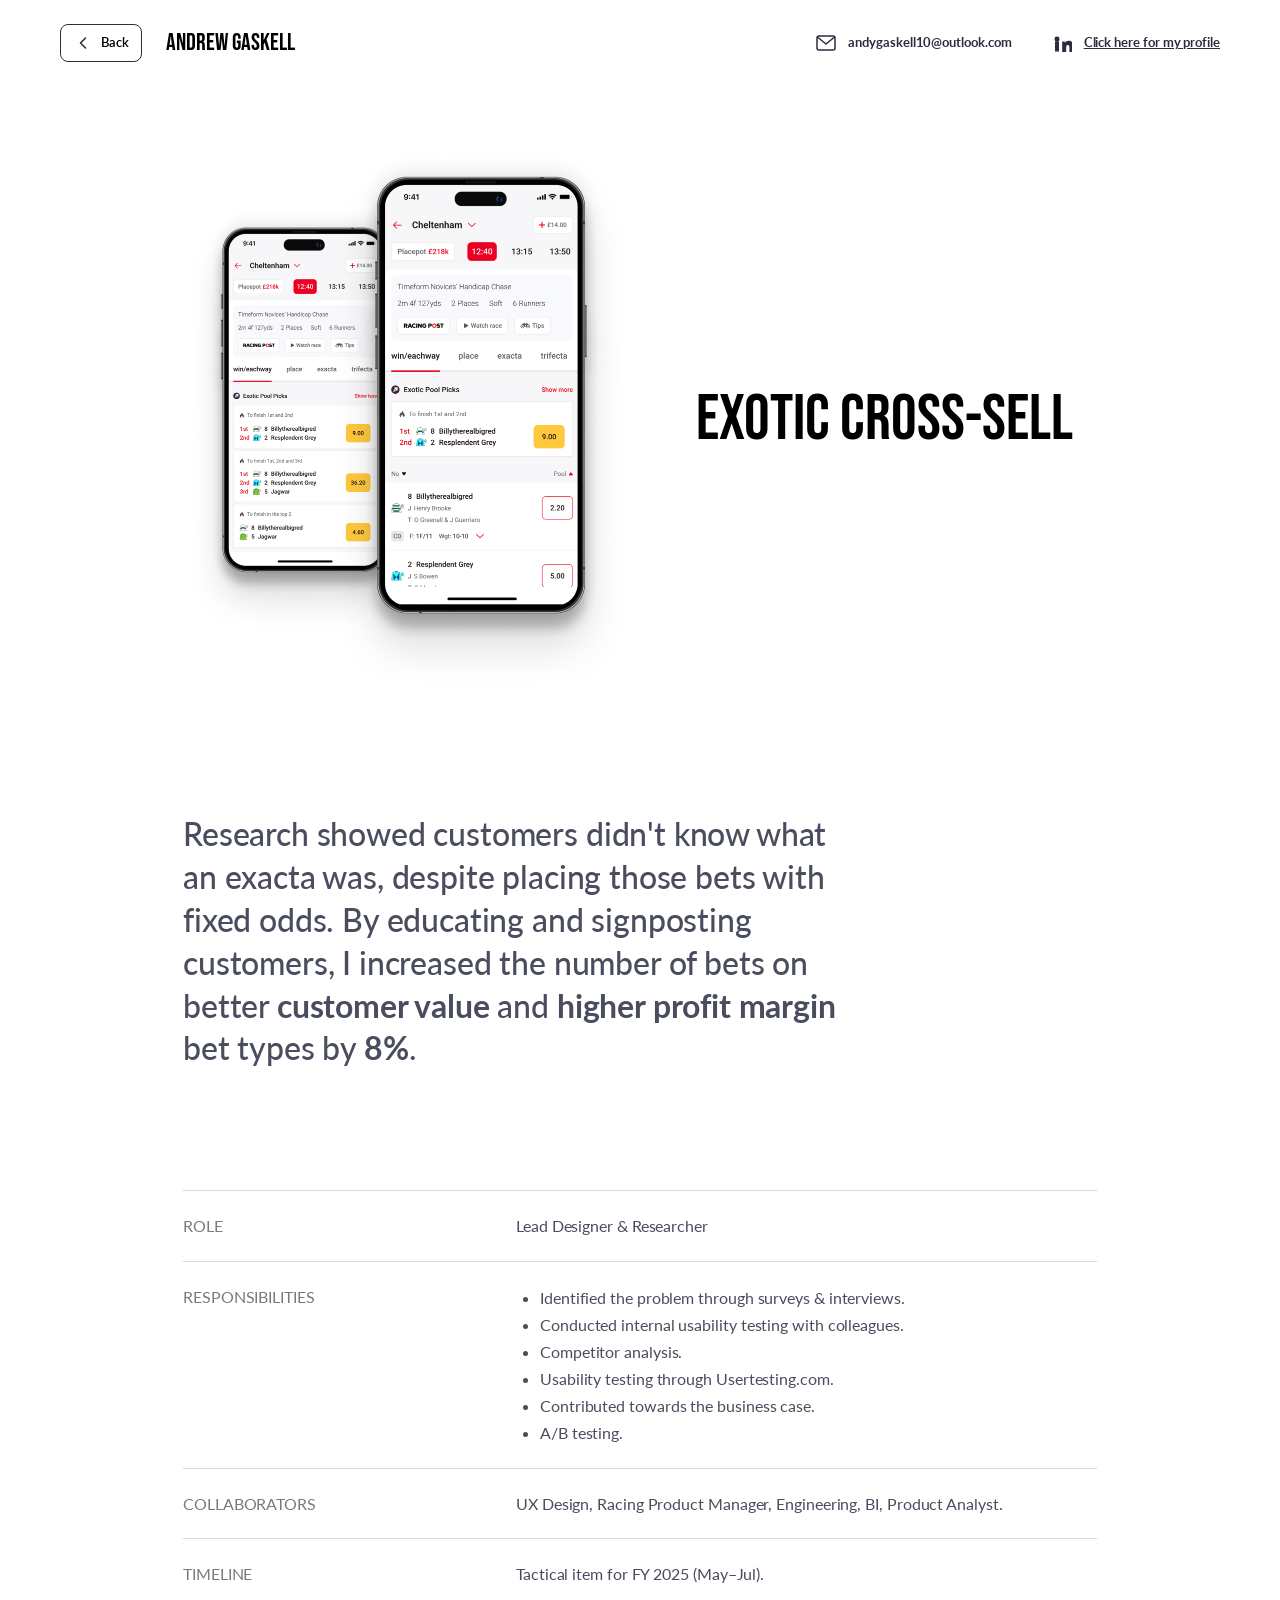
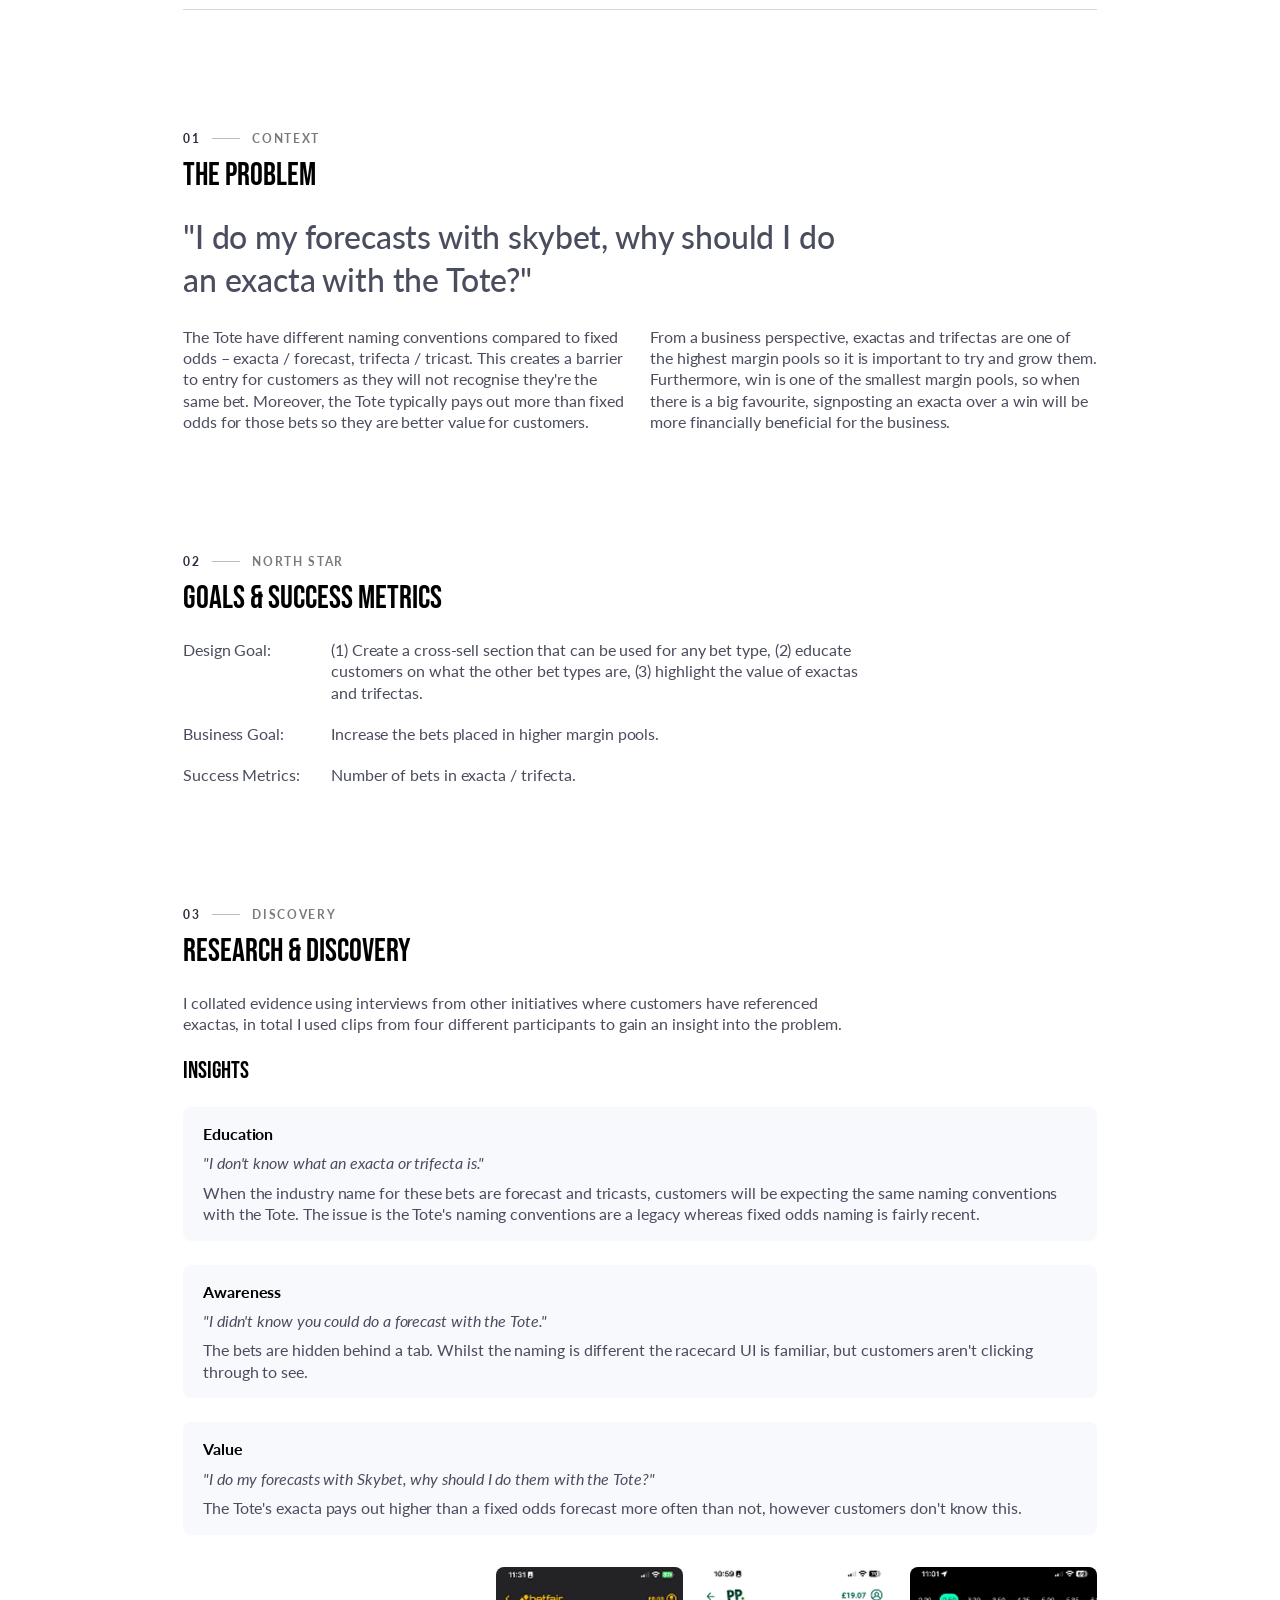
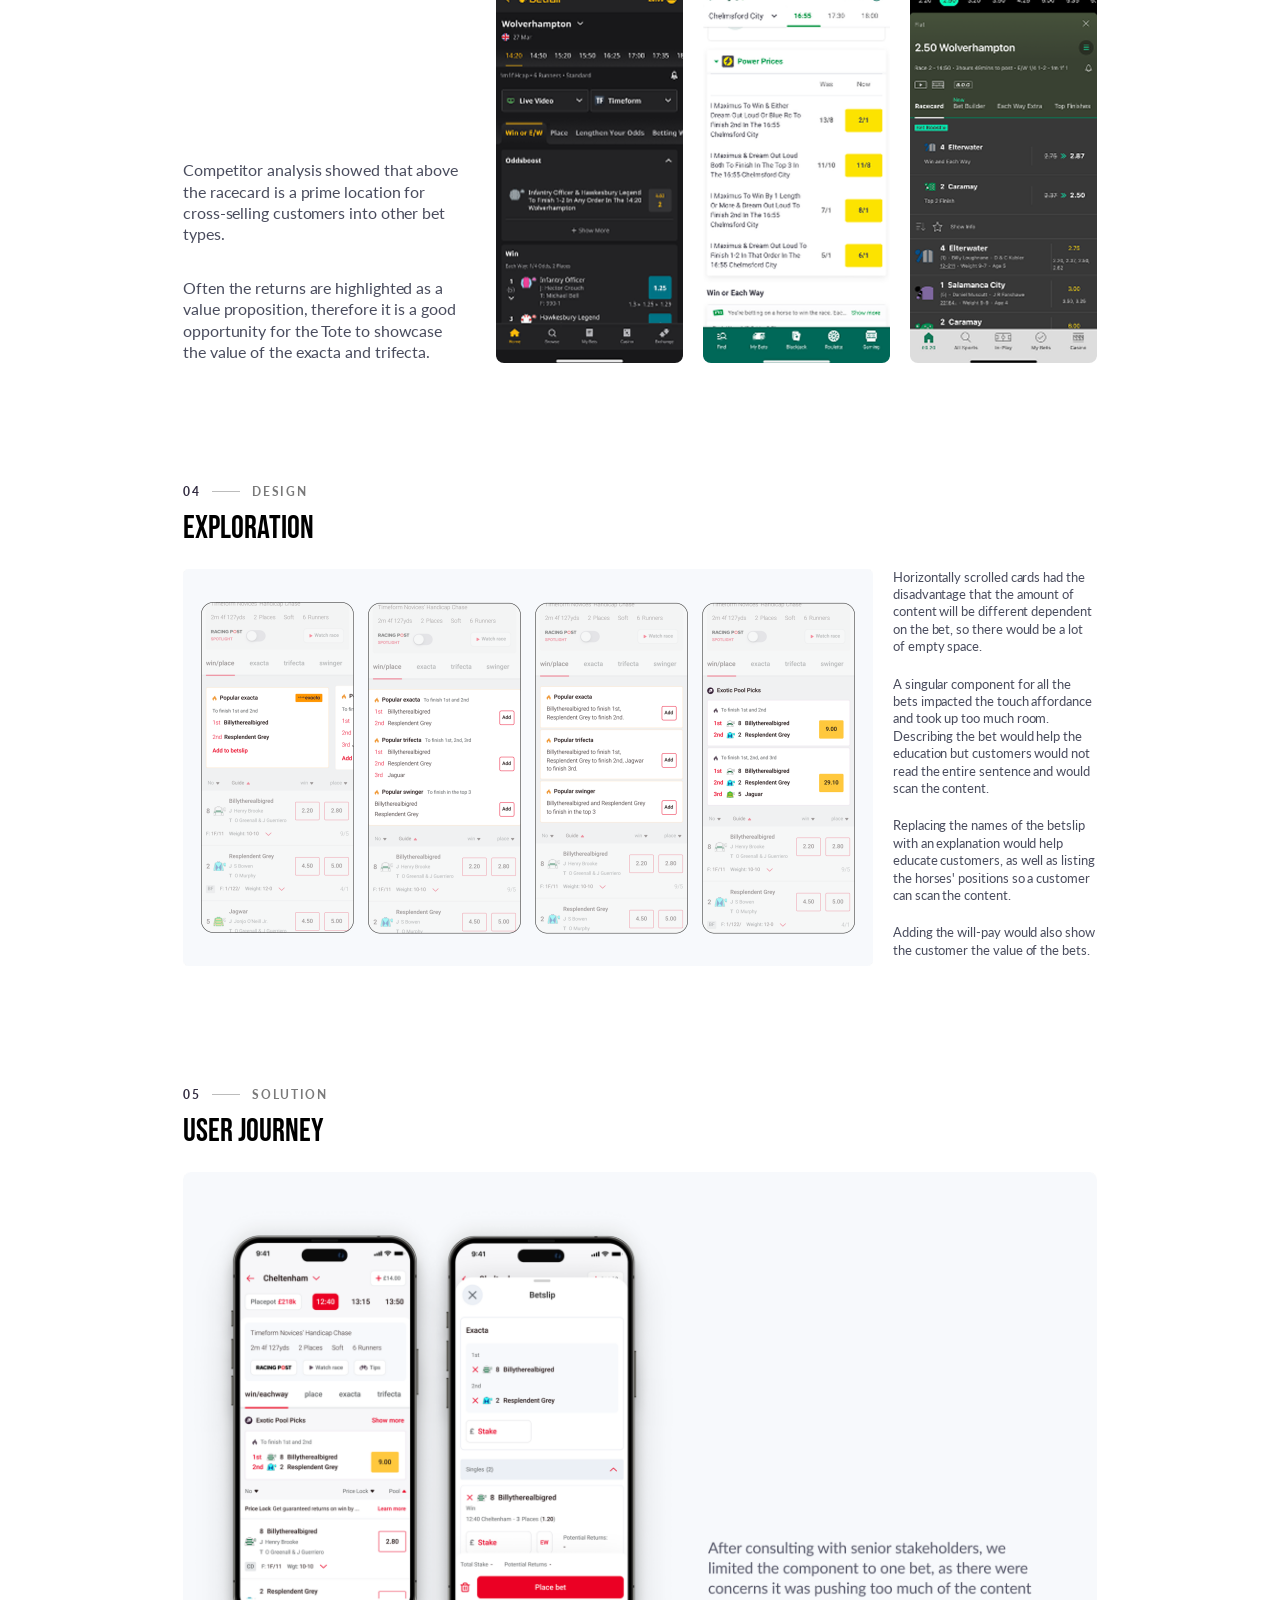
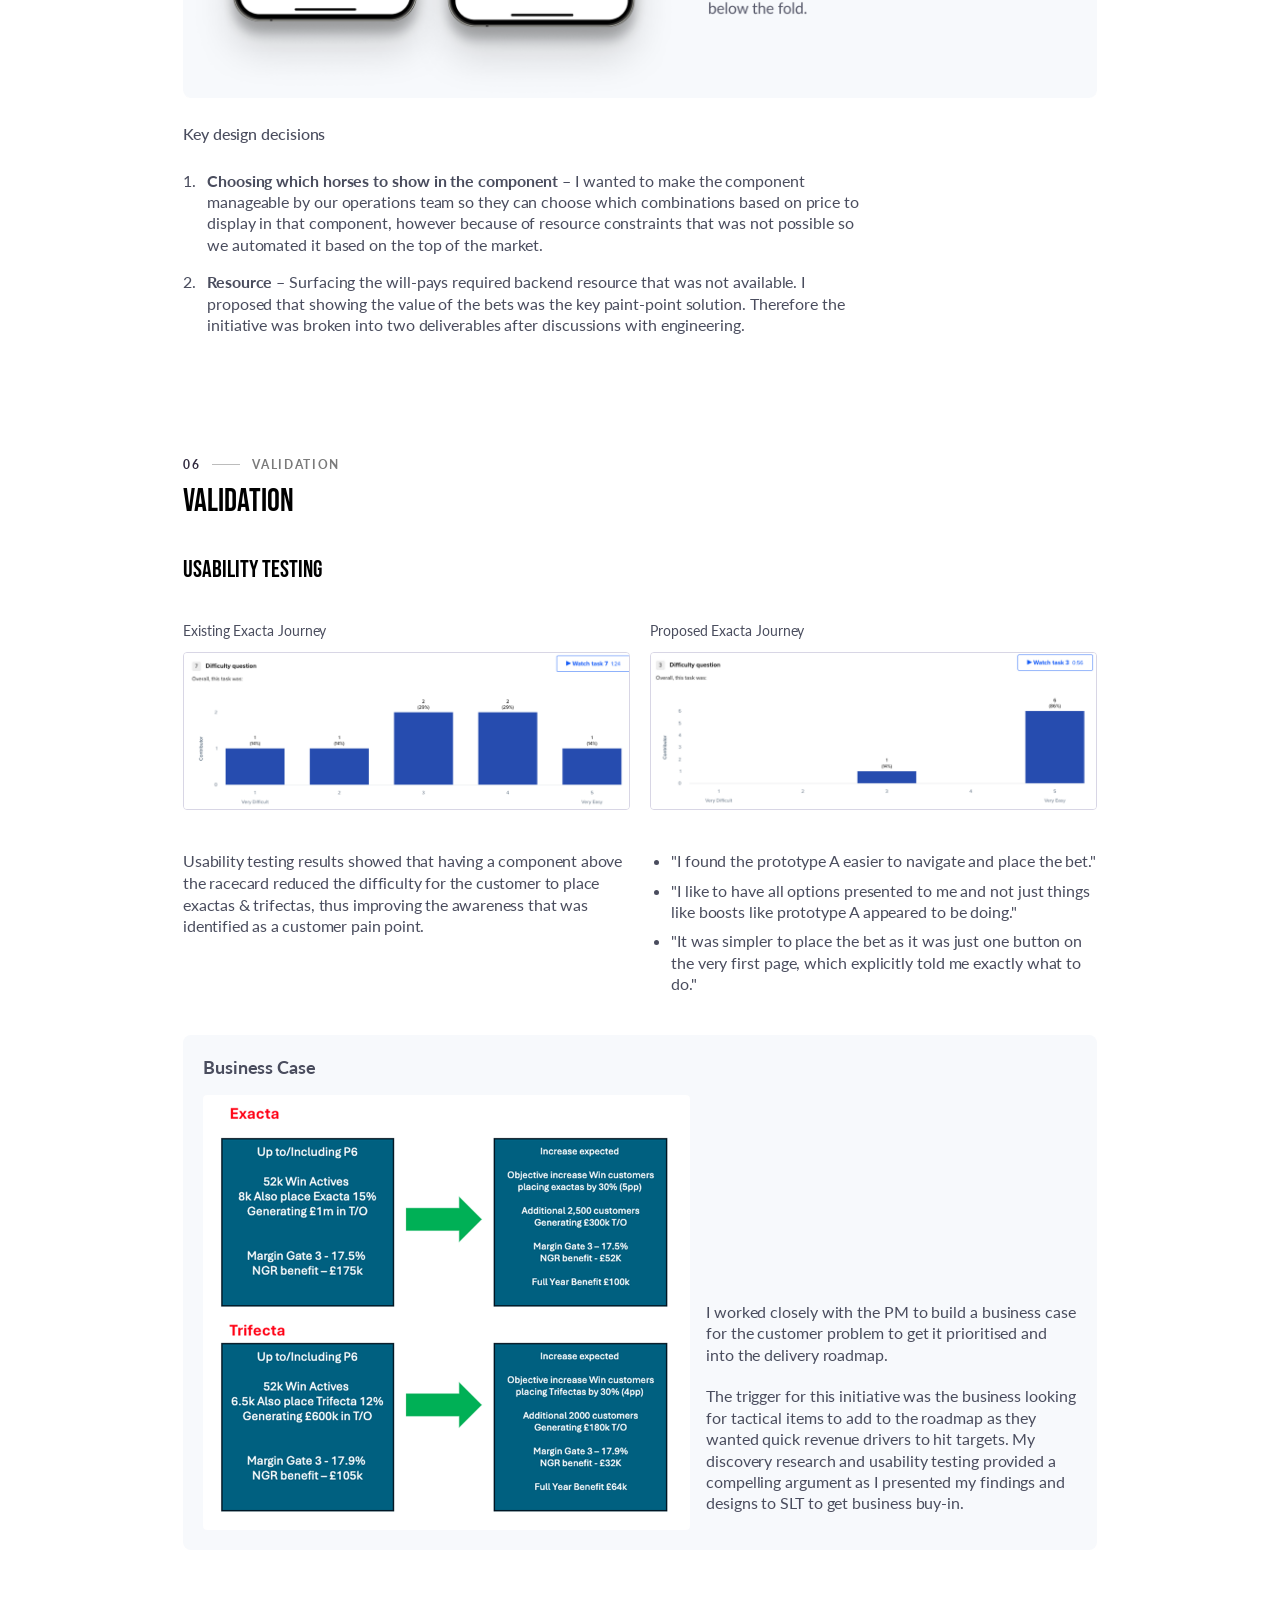
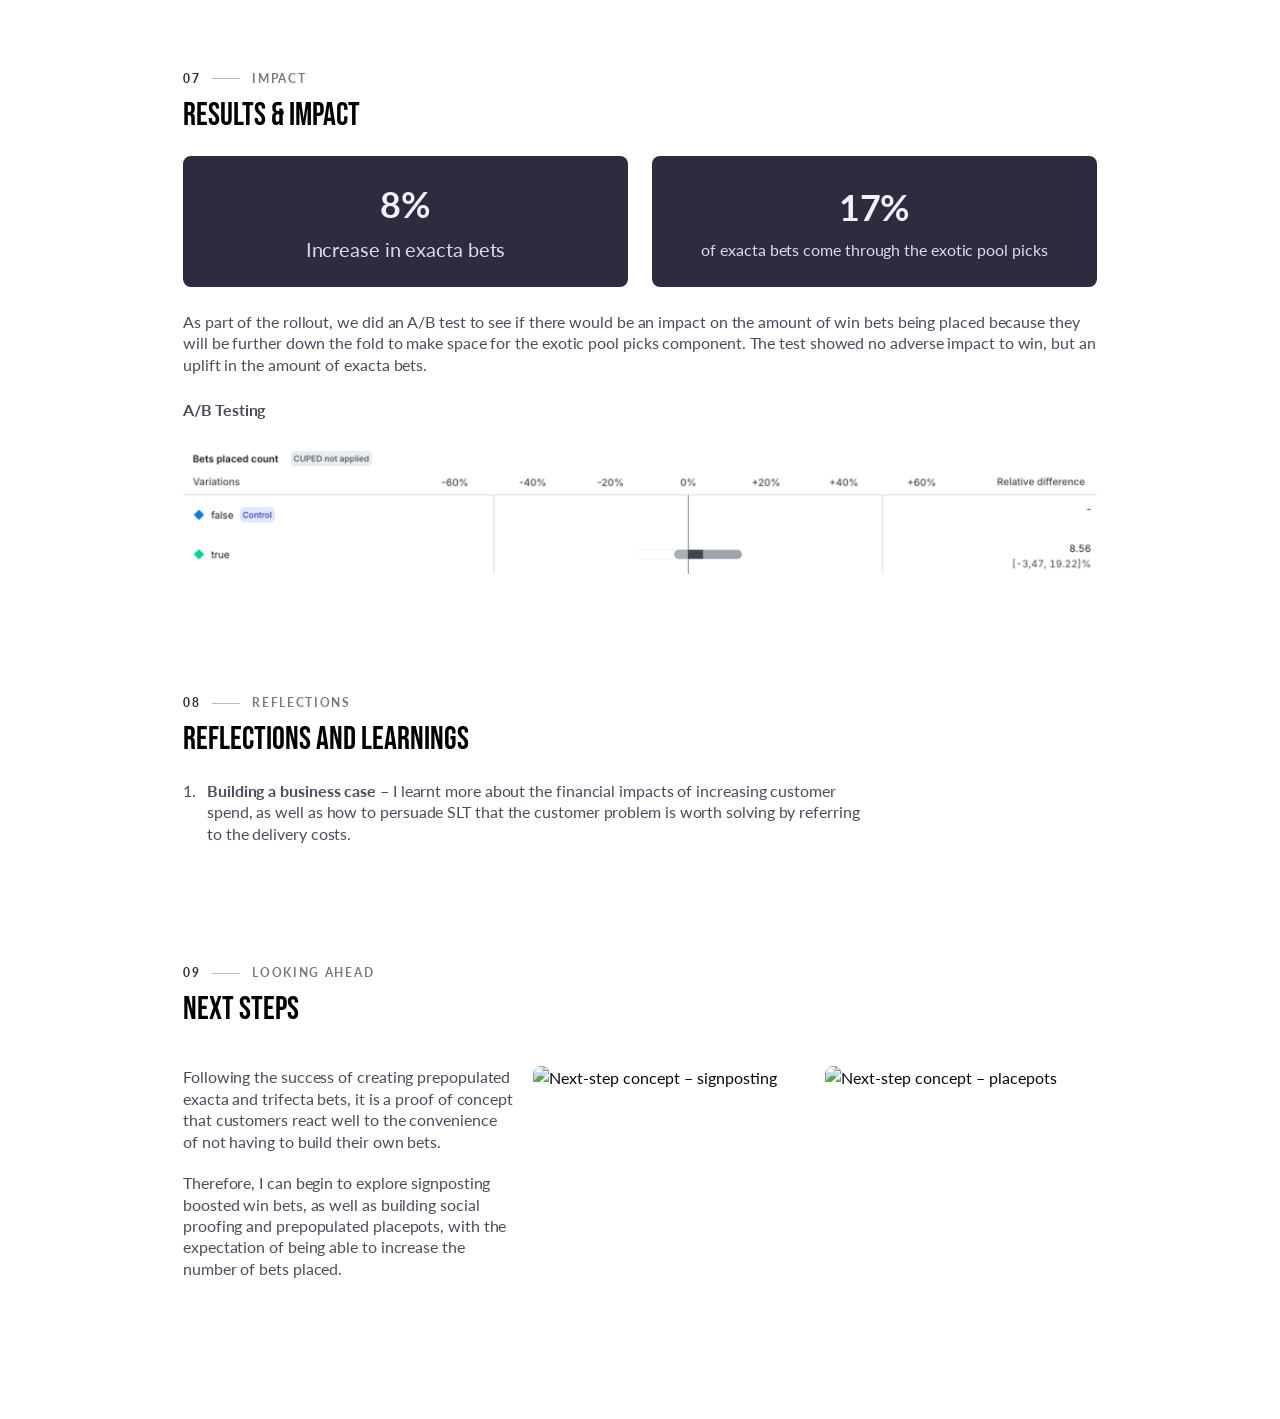
==== commit ba21db0a: "Image update v2" ====
--- a/exotic-cross-sell.html
+++ b/exotic-cross-sell.html
@@ -10,6 +10,7 @@
     href="https://fonts.googleapis.com/css2?family=Bebas+Neue&family=Lato:wght@400;500;600;700&display=swap"
     rel="stylesheet"
   />
+  <link rel="stylesheet" href="tokens.css" />
   <style>
     :root {
       --dark: #302a3f;
@@ -766,12 +767,12 @@
       <div class="hero__media">
         <img
           class="img-back"
-          src="https://www.figma.com/api/mcp/asset/9271f36a-98e2-43b7-87b1-f36ec75964dc"
+          src="images/exotic-hero-back.png"
           alt="Exotic cross-sell – secondary screen"
         />
         <img
           class="img-front"
-          src="https://www.figma.com/api/mcp/asset/621ace36-41d6-4897-a41a-0e973828b5dc"
+          src="images/exotic-hero-front.png"
           alt="Exotic cross-sell – primary screen"
         />
       </div>
@@ -945,15 +946,15 @@
         </div>
         <div class="competitor-row__images">
           <img
-            src="https://www.figma.com/api/mcp/asset/84a9bc22-ba53-478c-9661-795e0dcaf0a7"
+            src="images/exotic-competitor-1.png"
             alt="Competitor 1 racecard cross-sell"
           />
           <img
-            src="https://www.figma.com/api/mcp/asset/65e6f18f-77b7-429b-beba-c2473784d909"
+            src="images/exotic-competitor-2.png"
             alt="Competitor 2 racecard cross-sell"
           />
           <img
-            src="https://www.figma.com/api/mcp/asset/072145af-81b4-4b8d-bb94-03f014027c53"
+            src="images/exotic-competitor-3.png"
             alt="Competitor 3 racecard cross-sell"
           />
         </div>
@@ -973,7 +974,7 @@
       <div class="exploration-body">
         <img
           class="explore-image"
-          src="https://www.figma.com/api/mcp/asset/2bbf77fb-cb81-4f41-a5b8-2aaf9bcb0618"
+          src="images/exotic-exploration.png"
           alt="Design exploration – cross-sell variations"
         />
         <div class="exploration-body__notes">
@@ -1012,7 +1013,7 @@
       </div>
       <img
         class="user-journey__image"
-        src="https://www.figma.com/api/mcp/asset/aa846ef4-fb1f-44e4-9905-0e311335e2d9"
+        src="images/exotic-user-journey.png"
         alt="User journey flow – exotic cross-sell"
       />
       <p class="user-journey__lead prose">Key design decisions</p>
@@ -1051,7 +1052,7 @@
           <p class="usability-col__label">Existing Exacta Journey</p>
           <img
             class="usability-col__image"
-            src="https://www.figma.com/api/mcp/asset/2126bfad-c099-40aa-a6d8-9851d79de4ac"
+            src="images/exotic-existing-journey.png"
             alt="Existing exacta journey screens"
           />
         </div>
@@ -1059,7 +1060,7 @@
           <p class="usability-col__label">Proposed Exacta Journey</p>
           <img
             class="usability-col__image"
-            src="https://www.figma.com/api/mcp/asset/ad8ad067-d095-4416-9047-d4692f822ca2"
+            src="images/exotic-proposed-journey.png"
             alt="Proposed exacta journey screens"
           />
         </div>
@@ -1083,7 +1084,7 @@
         <div class="business-case__body">
           <img
             class="business-case__image"
-            src="https://www.figma.com/api/mcp/asset/6de4302b-eaaa-43e0-aa6d-c858e77a7e4d"
+            src="images/exotic-business-case.png"
             alt="Business case slide"
           />
           <div class="business-case__notes">
@@ -1134,7 +1135,7 @@
       <p class="ab-label">A/B Testing</p>
       <img
         class="ab-image"
-        src="https://www.figma.com/api/mcp/asset/477cd43c-0a18-4321-969d-a675dcf610c0"
+        src="images/Exotic-AB testing chart.png"
         alt="A/B testing results bar comparison"
       />
     </section>
@@ -1186,13 +1187,13 @@
         <div class="next-steps__images">
           <div>
             <img
-              src="https://www.figma.com/api/mcp/asset/bf15a360-dc86-43c1-93c8-a13ecd3a61d6"
+              src="images/exotic-next-step-1.png"
               alt="Next-step concept – signposting"
             />
           </div>
           <div>
             <img
-              src="https://www.figma.com/api/mcp/asset/c5807e45-aea4-4fcc-936e-dead8b3e41aa"
+              src="images/exotic-next-step-2.png"
               alt="Next-step concept – placepots"
             />
           </div>
--- a/tokens.css
+++ b/tokens.css
@@ -0,0 +1,122 @@
+/*
+ * ============================================================
+ *  Tote Design System — Colour Tokens
+ *  Source: Lock-In-Your-Price DS (Figma)
+ *  https://www.figma.com/design/8CJ8MDZICH0YP7s2HrSjnl/
+ *
+ *  Structure
+ *  ─────────────────────────────────────────────────────────
+ *  1. Primitives   — raw colour ramps, no semantic meaning
+ *  2. Tokens       — purpose-driven aliases to primitives
+ * ============================================================
+ */
+
+/* ============================================================
+   1. PRIMITIVES
+   Grouped by palette. Use these only inside token definitions
+   or when there is genuinely no semantic token available.
+   ============================================================ */
+
+:root {
+
+  /* ── Primary (Red) ── */
+  --color-primary-200: #fff4f6;
+  --color-primary-400: #ffc7cf;
+  --color-primary-500: #eb0024;
+  --color-primary-600: #cc1430;
+  --color-primary-800: #990f24;
+
+  /* ── Green ── */
+  --color-green-200: #f2faf6;
+  --color-green-400: #c2f5d1;
+  --color-green-500: #16d74f;
+  --color-green-600: #14a23e;
+  --color-green-800: #026b21;
+
+  /* ── Orange ── */
+  --color-orange-200: #fffaf4;
+  --color-orange-400: #ffe7cd;
+  --color-orange-500: #f19a38;
+  --color-orange-600: #cf7b06;
+  --color-orange-800: #9c5a0f;
+
+  /* ── Grey ── */
+  --color-grey-000: #ffffff;
+  --color-grey-200: #f9fafc;
+  --color-grey-300: #f4f5f7;
+  --color-grey-400: #e5e7e9;
+  --color-grey-500: #d1d1d6;
+  --color-grey-600: #c4c4c4;
+  --color-grey-800: #626567;
+  --color-grey-900: #221414;
+
+  /* ── Slate (Brand) ── */
+  --color-slate-200: #fef8ff;
+  --color-slate-400: #ead7ec;
+  --color-slate-500: #c7a8c9;
+  --color-slate-600: #8c6a8f;
+  --color-slate-800: #372337;
+
+}
+
+
+/* ============================================================
+   2. SEMANTIC TOKENS
+   Convey intent rather than colour. Always prefer these over
+   raw primitives in component and page styles.
+   ============================================================ */
+
+:root {
+
+  /* ── Surface ── */
+  --surface-primary:     var(--color-grey-000);     /* #ffffff — page / card background */
+  --surface-raised:      var(--color-grey-200);     /* #f9fafc — slightly elevated surface */
+  --surface-subtle:      var(--color-grey-300);     /* #f4f5f7 — input / row background */
+  --surface-overlay:     var(--color-grey-400);     /* #e5e7e9 — dividers, chip bg */
+
+  /* ── Text ── */
+  --text-primary:        var(--color-grey-900);     /* #221414 — headings, body copy */
+  --text-secondary:      var(--color-grey-800);     /* #626567 — supporting text */
+  --text-disabled:       var(--color-grey-600);     /* #c4c4c4 — placeholder / disabled */
+  --text-inverse:        var(--color-grey-000);     /* #ffffff — text on dark backgrounds */
+
+  /* ── Brand ── */
+  --brand-default:       var(--color-primary-500);  /* #eb0024 — primary action, CTA */
+  --brand-hover:         var(--color-primary-600);  /* #cc1430 — hover state */
+  --brand-active:        var(--color-primary-800);  /* #990f24 — pressed / active state */
+  --brand-tint:          var(--color-primary-200);  /* #fff4f6 — light brand tint bg */
+  --brand-subtle:        var(--color-primary-400);  /* #ffc7cf — chip / badge bg */
+
+  /* ── Interactive / Links ── */
+  --interactive-default: var(--color-primary-500);
+  --interactive-hover:   var(--color-primary-600);
+  --interactive-active:  var(--color-primary-800);
+  --interactive-focus:   var(--color-primary-500);  /* use as outline / ring colour */
+
+  /* ── Feedback — Success ── */
+  --feedback-success:          var(--color-green-500);   /* #16d74f — success indicator */
+  --feedback-success-emphasis: var(--color-green-600);   /* #14a23e — accessible dark green */
+  --feedback-success-dark:     var(--color-green-800);   /* #026b21 — dark success */
+  --feedback-success-tint:     var(--color-green-200);   /* #f2faf6 — success bg */
+  --feedback-success-subtle:   var(--color-green-400);   /* #c2f5d1 — success chip / badge */
+
+  /* ── Feedback — Warning ── */
+  --feedback-warning:          var(--color-orange-500);  /* #f19a38 — warning / alert icon */
+  --feedback-warning-emphasis: var(--color-orange-600);  /* #cf7b06 — accessible dark orange */
+  --feedback-warning-dark:     var(--color-orange-800);  /* #9c5a0f — dark warning */
+  --feedback-warning-tint:     var(--color-orange-200);  /* #fffaf4 — warning bg */
+  --feedback-warning-subtle:   var(--color-orange-400);  /* #ffe7cd — warning chip / badge */
+
+  /* ── Border / Divider ── */
+  --border-default:      var(--color-grey-400);     /* #e5e7e9 — standard border */
+  --border-strong:       var(--color-grey-500);     /* #d1d1d6 — stronger border */
+  --border-subtle:       var(--color-grey-300);     /* #f4f5f7 — very light divider */
+
+  /* ── Brand Accent (Slate) ── */
+  --accent-default:      var(--color-slate-600);    /* #8c6a8f — brand purple accent */
+  --accent-dark:         var(--color-slate-800);    /* #372337 — dark accent */
+  --accent-mid:          var(--color-slate-500);    /* #c7a8c9 — mid accent */
+  --accent-subtle:       var(--color-slate-400);    /* #ead7ec — light accent chip */
+  --accent-tint:         var(--color-slate-200);    /* #fef8ff — accent background tint */
+
+}
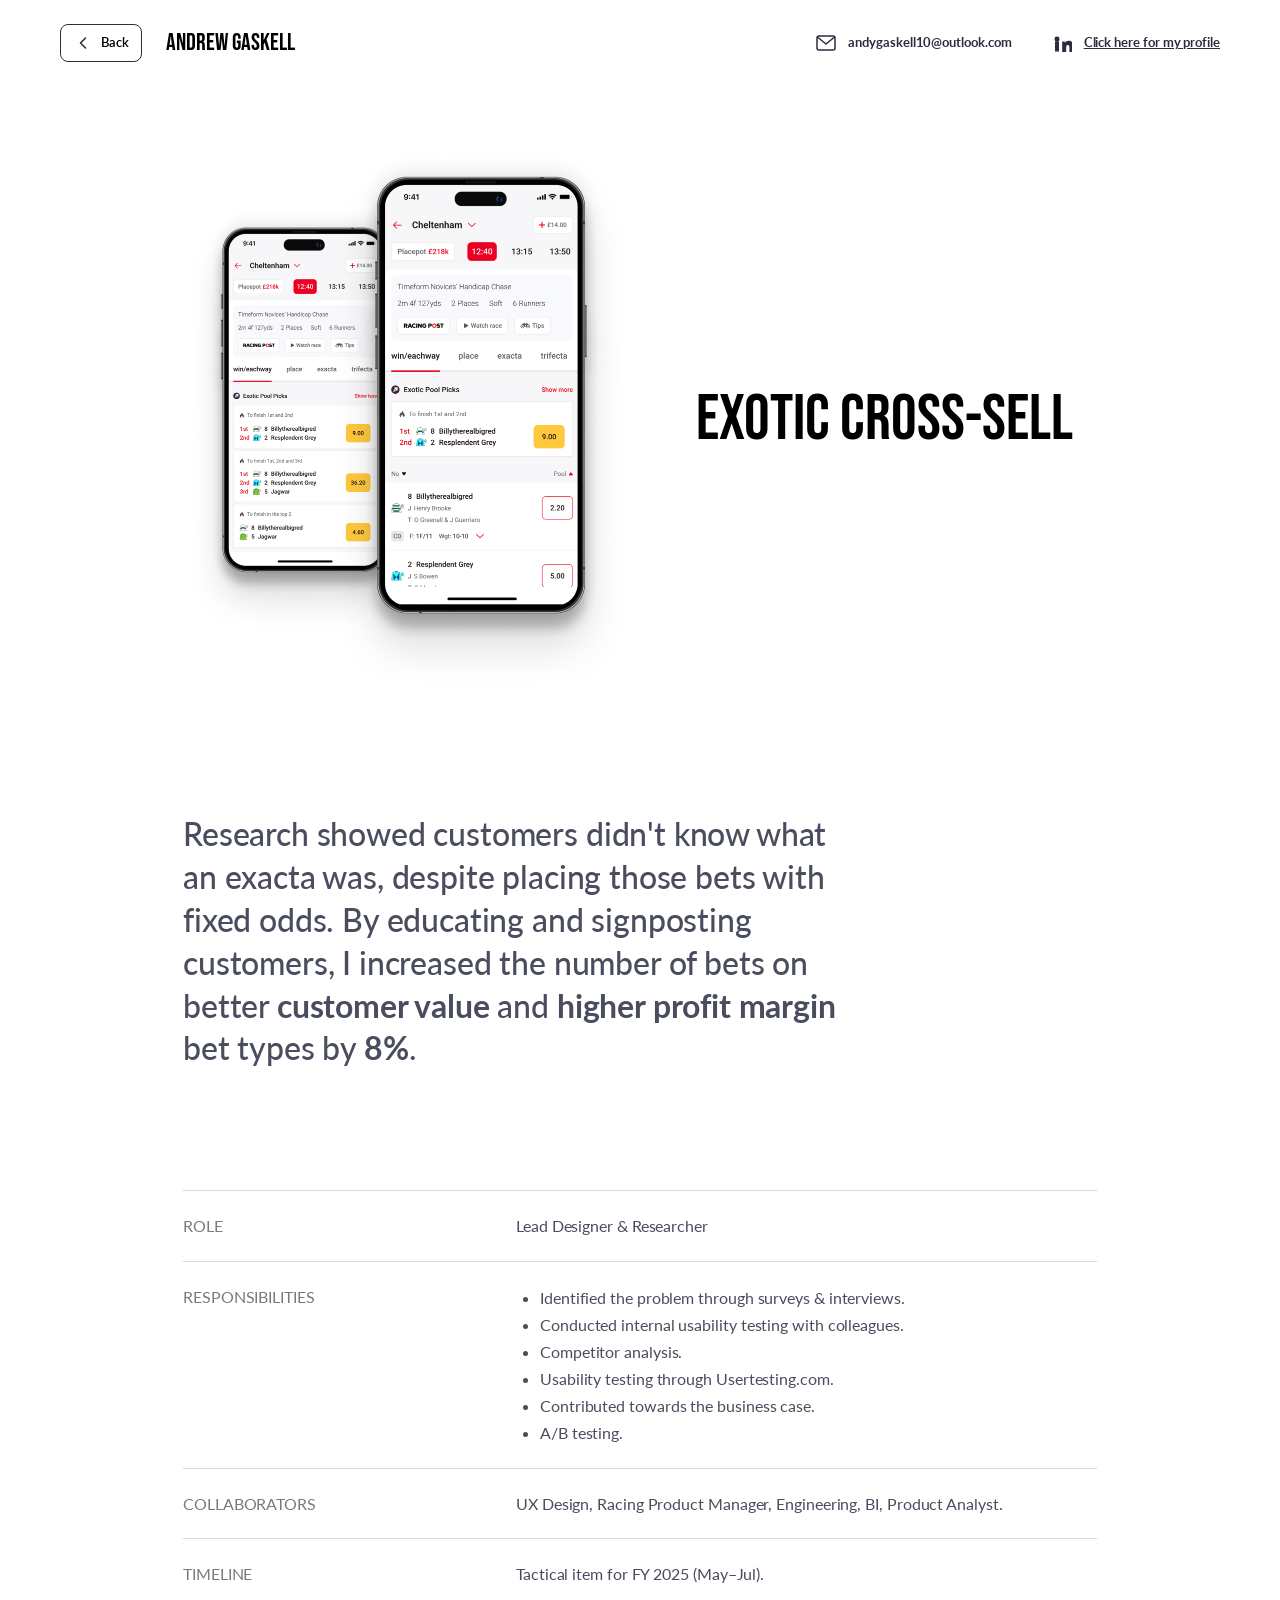
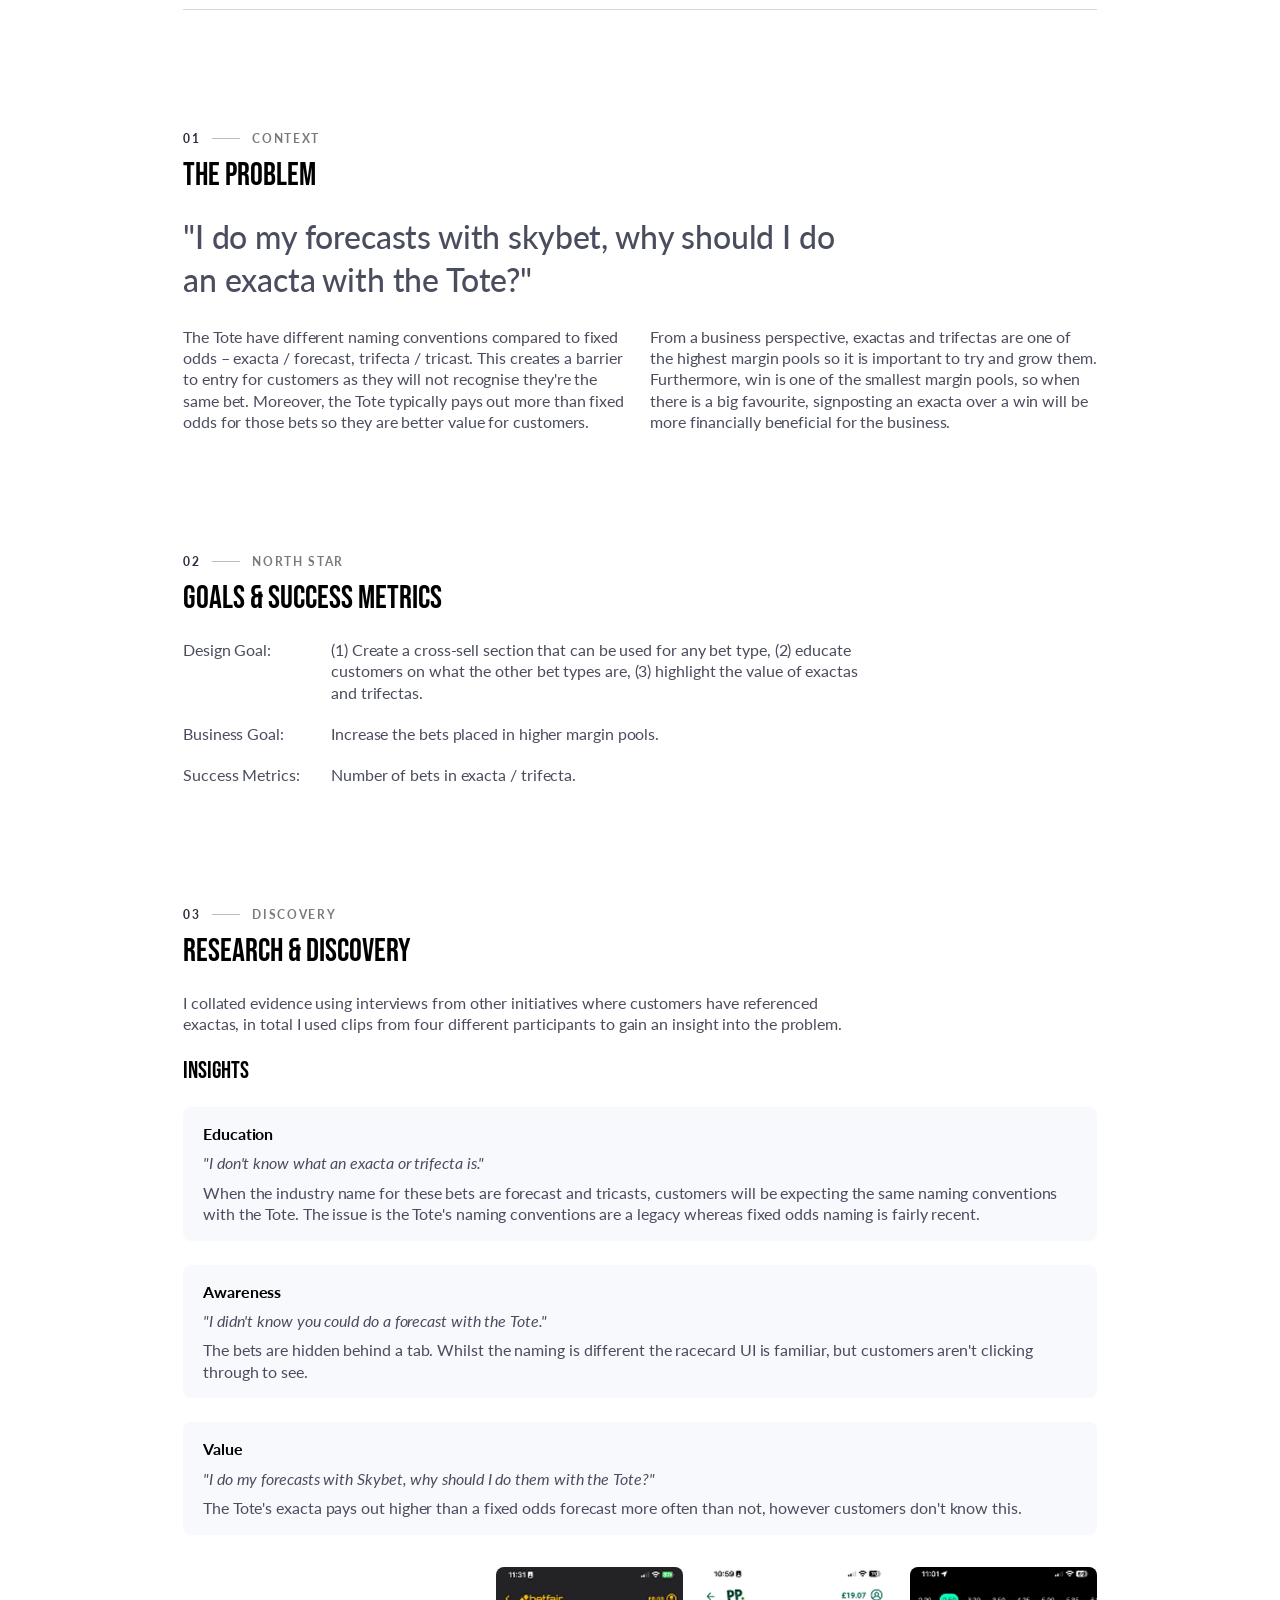
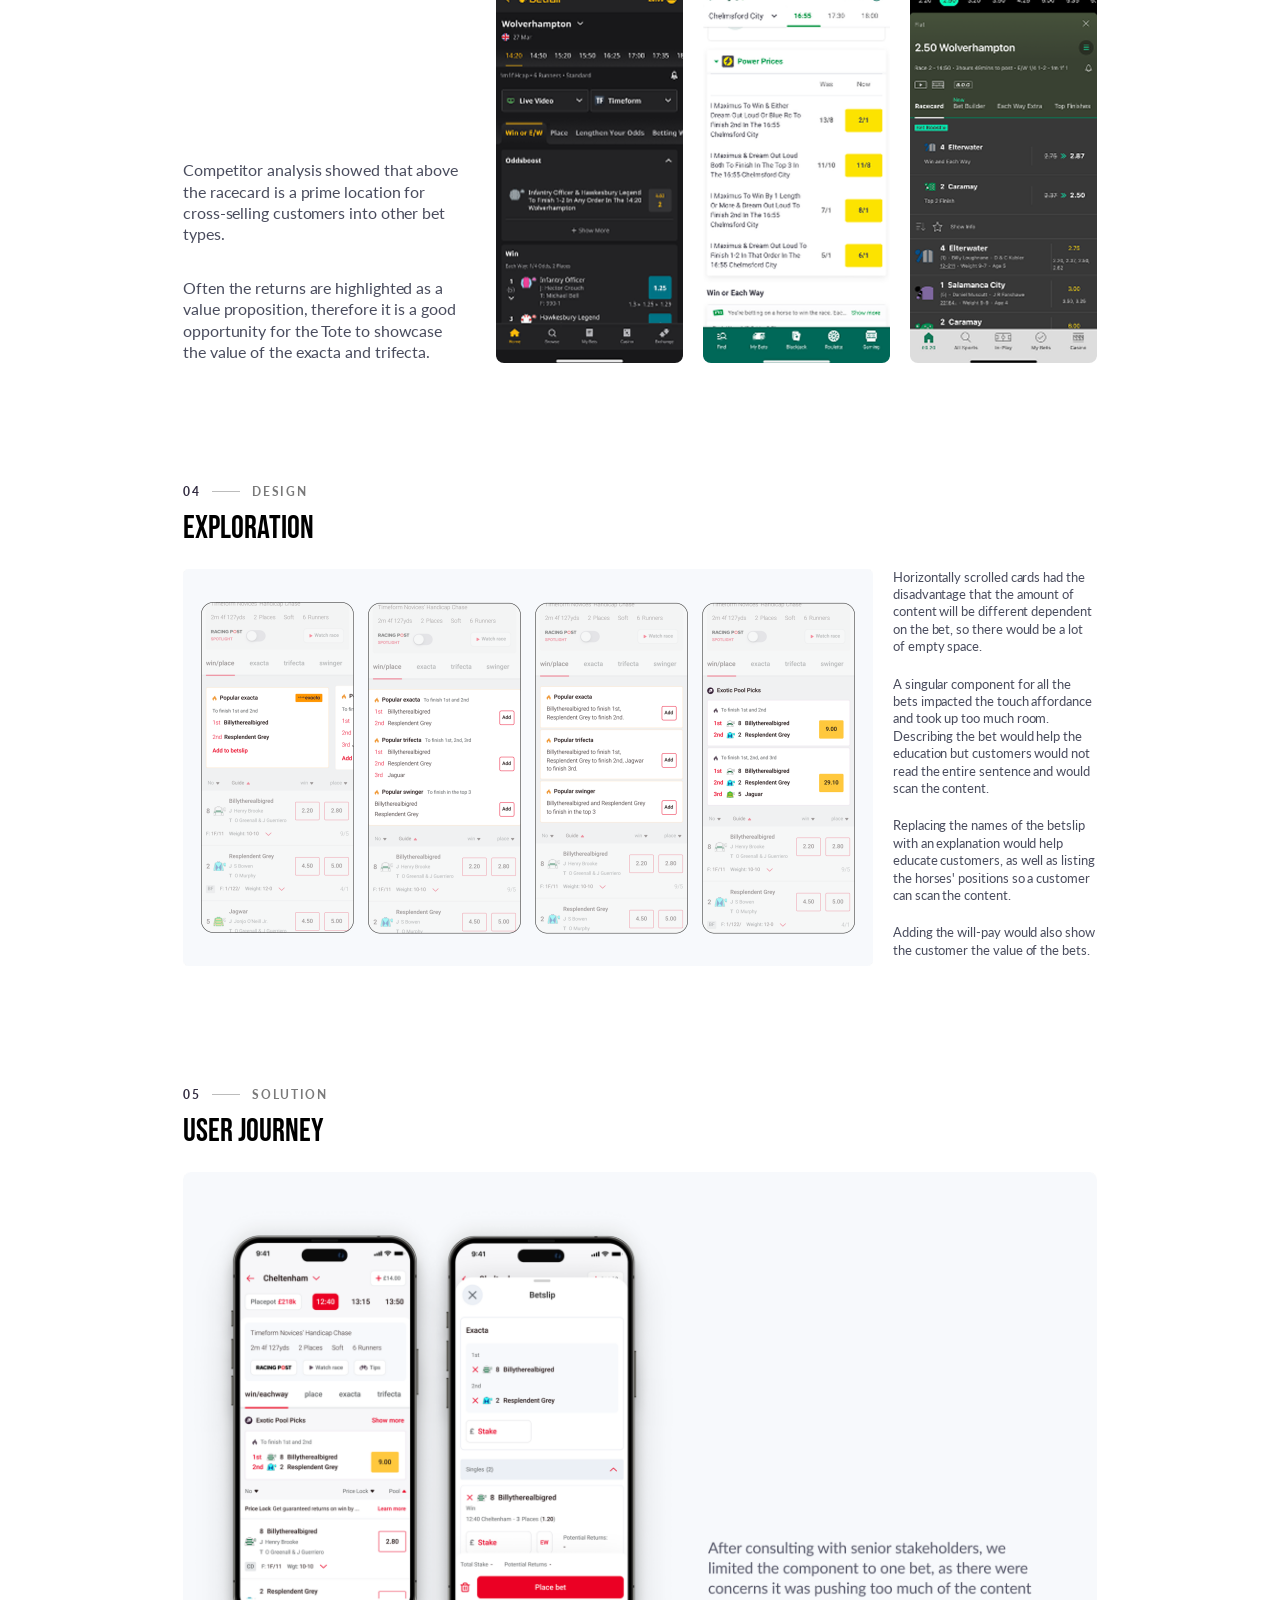
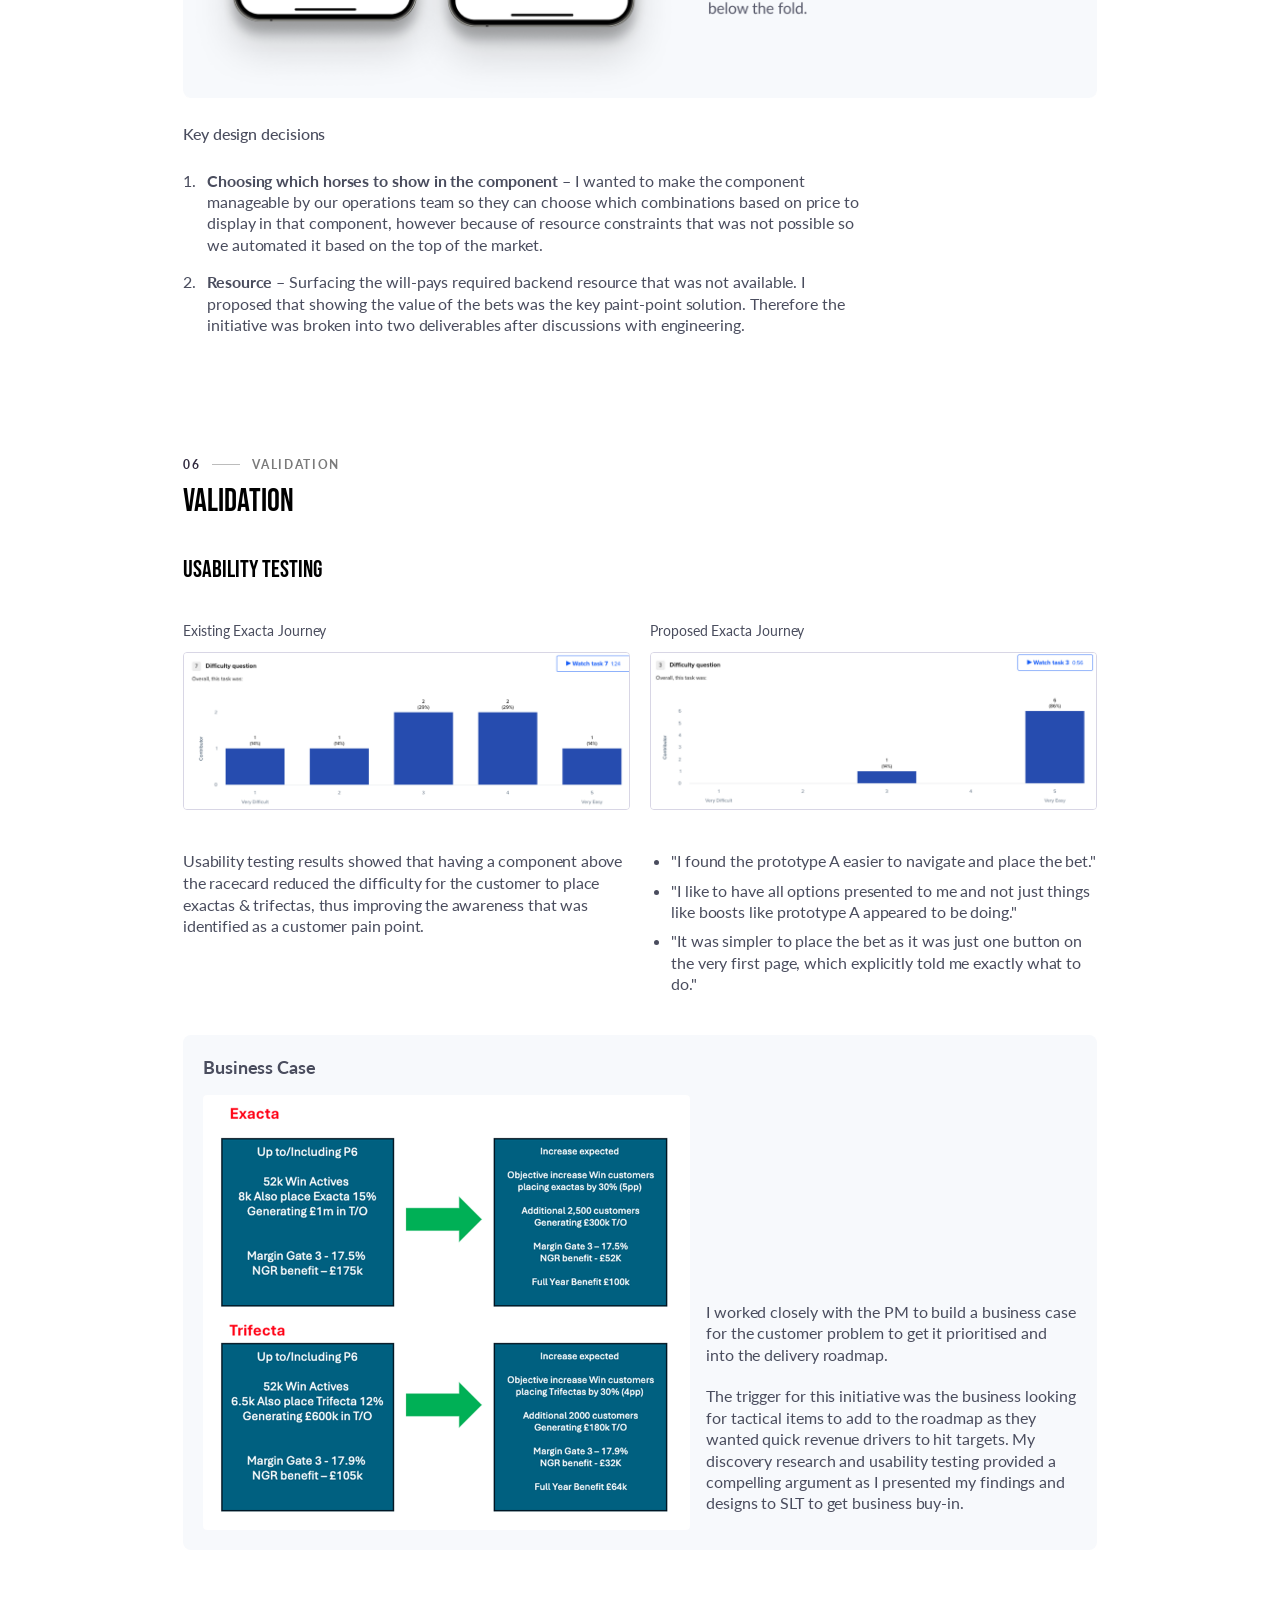
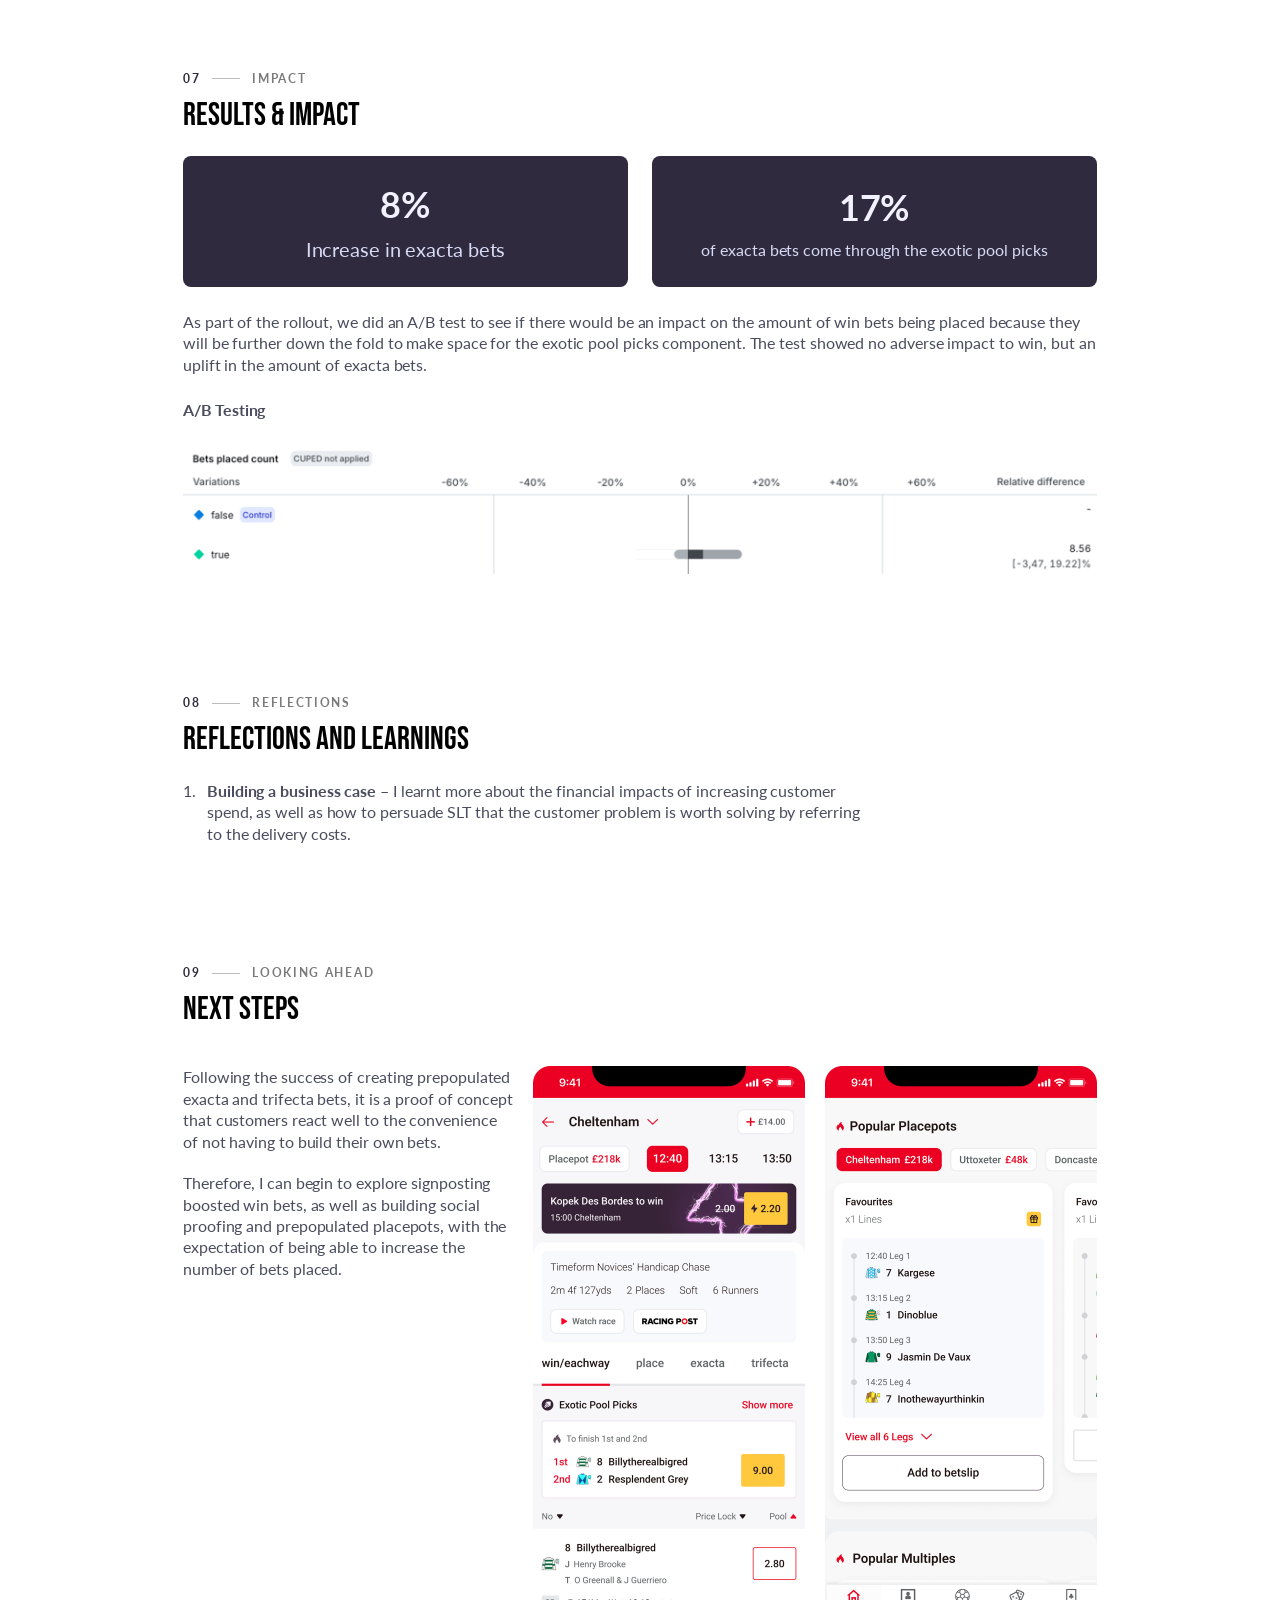
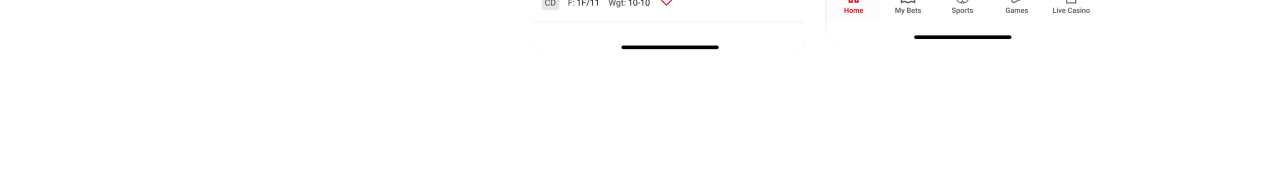
==== commit 6f9e466a: "Exotic image fix" ====
--- a/exotic-cross-sell.html
+++ b/exotic-cross-sell.html
@@ -1187,13 +1187,13 @@
         <div class="next-steps__images">
           <div>
             <img
-              src="images/exotic-next-step-1.png"
+              src="images/exotic-next-1.png"
               alt="Next-step concept – signposting"
             />
           </div>
           <div>
             <img
-              src="images/exotic-next-step-2.png"
+              src="images/exotic-next-2.png"
               alt="Next-step concept – placepots"
             />
           </div>
